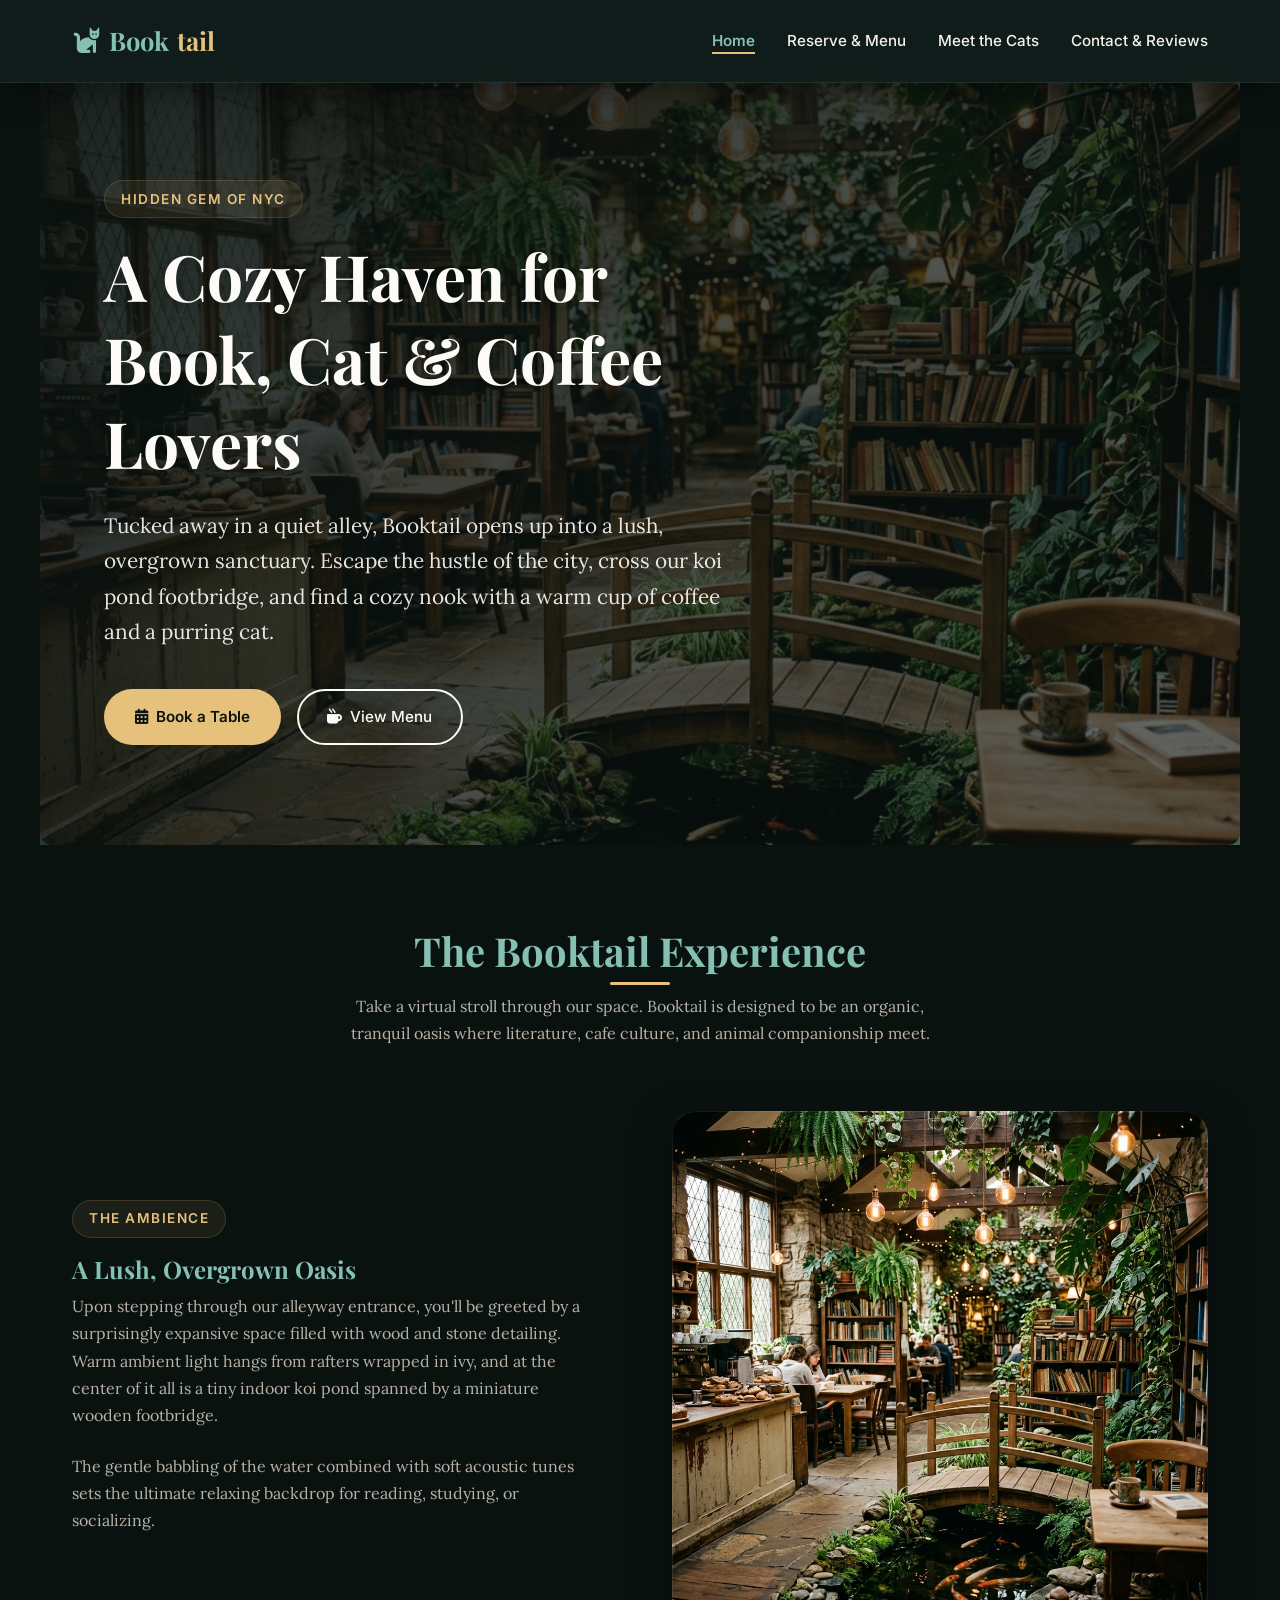
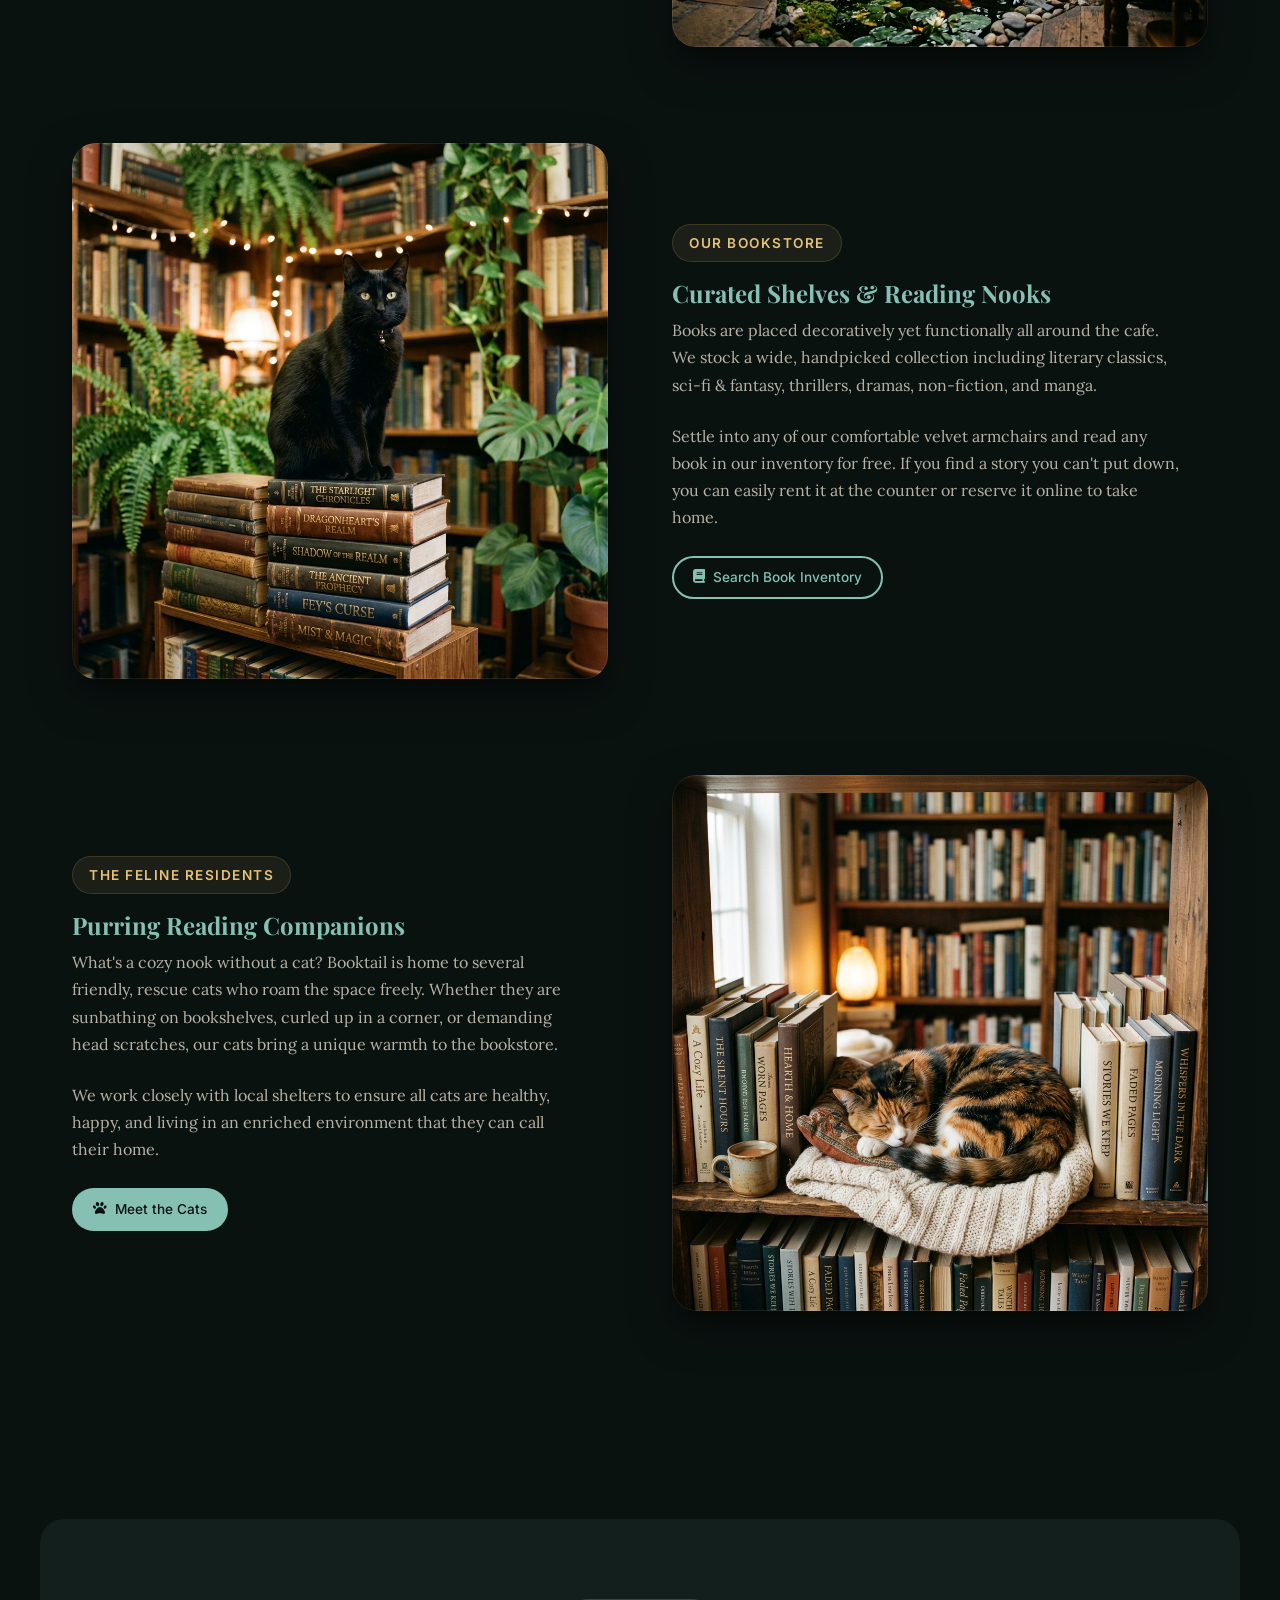
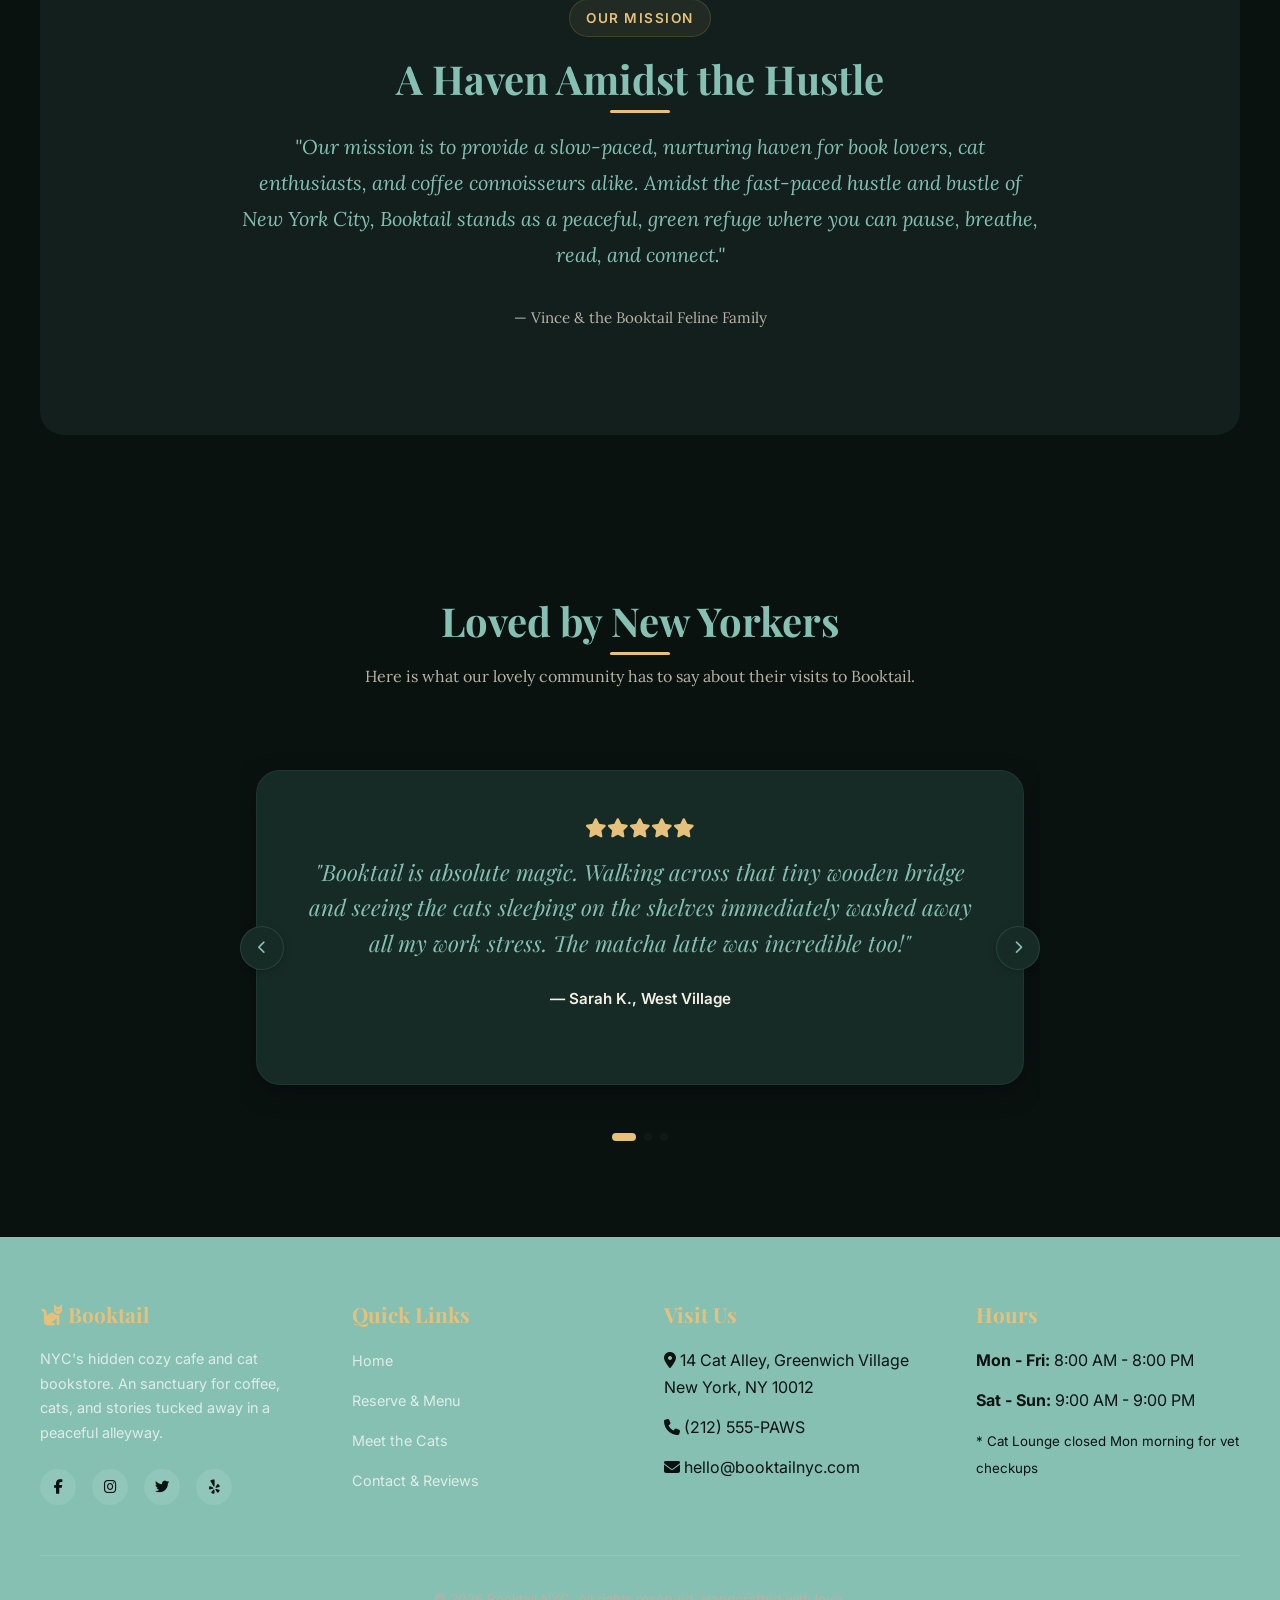
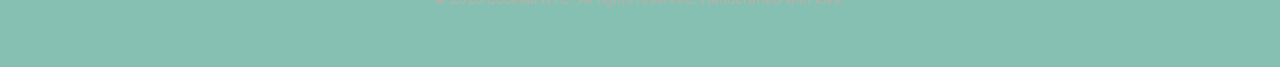
==== index.html @ 36ae8b11 "fix: resolve broken image extensions (.jpg to .png) on the home page" ====
<!DOCTYPE html>
<html lang="en">
<head>
  <meta charset="UTF-8">
  <meta name="viewport" content="width=device-width, initial-scale=1.0">
  <title>Booktail | Cafe, Bookstore & Cat Lounge in NYC</title>
  <meta name="description" content="Discover Booktail in NYC: A lush, overgrown cafe and bookstore featuring resident cats, cozy reading nooks, a koi pond, specialty drinks, and curated books.">
  <link rel="stylesheet" href="styles.css">
  <!-- FontAwesome Icons for UI -->
  <link rel="stylesheet" href="https://cdnjs.cloudflare.com/ajax/libs/font-awesome/6.4.0/css/all.min.css">
</head>
<body>

  <!-- Navigation Header -->
  <header id="main-header">
    <nav class="navbar" id="main-navbar">
      <a href="index.html" class="logo" id="nav-logo">
        <i class="fa-solid fa-cat"></i> Book<span>tail</span>
      </a>
      <button class="menu-toggle" id="mobile-menu-toggle" aria-label="Toggle Navigation Menu">
        <i class="fa-solid fa-bars"></i>
      </button>
      <ul class="nav-links" id="nav-links-menu">
        <li><a href="index.html" class="active" id="link-home">Home</a></li>
        <li><a href="reserve.html" id="link-reserve">Reserve & Menu</a></li>
        <li><a href="about.html" id="link-about">Meet the Cats</a></li>
        <li><a href="contact.html" id="link-contact">Contact & Reviews</a></li>
      </ul>
    </nav>
  </header>

  <main id="home-main">
    
    <!-- Hero Banner Section -->
    <section class="hero" id="home-hero">
      <img src="images/cafe_hero.png" alt="Booktail cafe and bookstore lush overgrown interior" class="hero-img" id="hero-bg-img">
      <div class="hero-content" id="hero-content-wrapper">
        <span class="highlight-badge">Hidden Gem of NYC</span>
        <h1>A Cozy Haven for Book, Cat & Coffee Lovers</h1>
        <p>Tucked away in a quiet alley, Booktail opens up into a lush, overgrown sanctuary. Escape the hustle of the city, cross our koi pond footbridge, and find a cozy nook with a warm cup of coffee and a purring cat.</p>
        <div class="hero-buttons" id="hero-actions">
          <a href="reserve.html" class="btn btn-gold" id="hero-btn-reserve"><i class="fa-solid fa-calendar-days"></i> Book a Table</a>
          <a href="reserve.html#menu" class="btn btn-secondary" id="hero-btn-menu" style="color: #FDFBF7; border-color: #FDFBF7;"><i class="fa-solid fa-mug-hot"></i> View Menu</a>
        </div>
      </div>
    </section>

    <!-- The Vibe / Experience Grid -->
    <section class="vibe-showcase" id="vibe-showcase-section">
      <h2 class="center-header" id="vibe-heading">The Booktail Experience</h2>
      <p style="text-align: center; max-width: 600px; margin: 1rem auto 4rem;" id="vibe-subheading">
        Take a virtual stroll through our space. Booktail is designed to be an organic, tranquil oasis where literature, cafe culture, and animal companionship meet.
      </p>

      <!-- Panel 1: Koi Pond & Ambient space -->
      <div class="vibe-grid" id="vibe-panel-pond">
        <div class="vibe-text">
          <span class="highlight-badge">The Ambience</span>
          <h3>A Lush, Overgrown Oasis</h3>
          <p>Upon stepping through our alleyway entrance, you'll be greeted by a surprisingly expansive space filled with wood and stone detailing. Warm ambient light hangs from rafters wrapped in ivy, and at the center of it all is a tiny indoor koi pond spanned by a miniature wooden footbridge.</p>
          <p>The gentle babbling of the water combined with soft acoustic tunes sets the ultimate relaxing backdrop for reading, studying, or socializing.</p>
        </div>
        <div class="vibe-img-container">
          <img src="images/cafe_hero.png" alt="A tiny indoor koi pond with a wooden footbridge inside a lush cafe and bookstore">
        </div>
      </div>

      <!-- Panel 2: Curated Books & Nooks -->
      <div class="vibe-grid reverse" id="vibe-panel-books">
        <div class="vibe-text">
          <span class="highlight-badge">Our Bookstore</span>
          <h3>Curated Shelves & Reading Nooks</h3>
          <p>Books are placed decoratively yet functionally all around the cafe. We stock a wide, handpicked collection including literary classics, sci-fi & fantasy, thrillers, dramas, non-fiction, and manga.</p>
          <p>Settle into any of our comfortable velvet armchairs and read any book in our inventory for free. If you find a story you can't put down, you can easily rent it at the counter or reserve it online to take home.</p>
          <a href="reserve.html#inventory" class="btn btn-secondary btn-sm" id="btn-browse-inventory"><i class="fa-solid fa-book"></i> Search Book Inventory</a>
        </div>
        <div class="vibe-img-container">
          <img src="images/cat2.png" alt="Resident black cat sitting on top of books in a bookstore nook">
        </div>
      </div>

      <!-- Panel 3: Resident Cats -->
      <div class="vibe-grid" id="vibe-panel-cats">
        <div class="vibe-text">
          <span class="highlight-badge">The Feline Residents</span>
          <h3>Purring Reading Companions</h3>
          <p>What's a cozy nook without a cat? Booktail is home to several friendly, rescue cats who roam the space freely. Whether they are sunbathing on bookshelves, curled up in a corner, or demanding head scratches, our cats bring a unique warmth to the bookstore.</p>
          <p>We work closely with local shelters to ensure all cats are healthy, happy, and living in an enriched environment that they can call their home.</p>
          <a href="about.html#cats" class="btn btn-primary btn-sm" id="btn-meet-cats-home"><i class="fa-solid fa-paw"></i> Meet the Cats</a>
        </div>
        <div class="vibe-img-container">
          <img src="images/cat3.png" alt="A beautiful calico cat snoozing in a wooden bookshelf nook">
        </div>
      </div>
    </section>

    <!-- Mission Statement Section -->
    <section class="mission" id="mission-section" style="background-color: var(--bg-secondary); border-radius: var(--border-radius-lg); margin-top: 2rem; margin-bottom: 5rem; text-align: center; padding: 5rem 3rem;">
      <div style="max-width: 800px; margin: 0 auto;">
        <span class="highlight-badge">Our Mission</span>
        <h2 class="center-header" style="margin-bottom: 1.5rem;" id="mission-heading">A Haven Amidst the Hustle</h2>
        <p style="font-size: 1.25rem; font-style: italic; line-height: 1.8; color: var(--color-primary);" id="mission-quote">
          "Our mission is to provide a slow-paced, nurturing haven for book lovers, cat enthusiasts, and coffee connoisseurs alike. Amidst the fast-paced hustle and bustle of New York City, Booktail stands as a peaceful, green refuge where you can pause, breathe, read, and connect."
        </p>
        <p style="margin-top: 2rem; font-size: 0.95rem; color: var(--color-text-light);" id="mission-authors">
          — Vince & the Booktail Feline Family
        </p>
      </div>
    </section>

    <!-- Star Reviews Carousel Section -->
    <section class="reviews-carousel-section" id="home-reviews-section">
      <h2 class="center-header" id="home-reviews-heading">Loved by New Yorkers</h2>
      <p style="text-align: center; max-width: 600px; margin: 1rem auto 3rem;" id="home-reviews-subheading">
        Here is what our lovely community has to say about their visits to Booktail.
      </p>

      <div class="home-reviews-carousel" id="home-reviews-carousel">
        <button class="carousel-nav-btn prev" id="carousel-prev" aria-label="Previous Review"><i class="fa-solid fa-chevron-left"></i></button>
        
        <div class="carousel-track" id="carousel-track">
          <!-- Slide 1 -->
          <div class="carousel-slide">
            <div class="carousel-card">
              <div class="carousel-stars">
                <i class="fa-solid fa-star"></i>
                <i class="fa-solid fa-star"></i>
                <i class="fa-solid fa-star"></i>
                <i class="fa-solid fa-star"></i>
                <i class="fa-solid fa-star"></i>
              </div>
              <p class="carousel-quote">"Booktail is absolute magic. Walking across that tiny wooden bridge and seeing the cats sleeping on the shelves immediately washed away all my work stress. The matcha latte was incredible too!"</p>
              <p class="carousel-author">— Sarah K., West Village</p>
            </div>
          </div>
          <!-- Slide 2 -->
          <div class="carousel-slide">
            <div class="carousel-card">
              <div class="carousel-stars">
                <i class="fa-solid fa-star"></i>
                <i class="fa-solid fa-star"></i>
                <i class="fa-solid fa-star"></i>
                <i class="fa-solid fa-star"></i>
                <i class="fa-solid fa-star"></i>
              </div>
              <p class="carousel-quote">"The perfect combo. I sat in a cozy nook for 3 hours reading fantasy and had a fluffy orange cat fall asleep on my lap. Truly the best afternoon in NYC. Recommending this to everyone."</p>
              <p class="carousel-author">— Marcus L., Brooklyn</p>
            </div>
          </div>
          <!-- Slide 3 -->
          <div class="carousel-slide">
            <div class="carousel-card">
              <div class="carousel-stars">
                <i class="fa-solid fa-star"></i>
                <i class="fa-solid fa-star"></i>
                <i class="fa-solid fa-star"></i>
                <i class="fa-solid fa-star"></i>
                <i class="fa-solid fa-star"></i>
              </div>
              <p class="carousel-quote">"I love that they have manga and sci-fi books alongside the classics. The environment is so peaceful and clean, which is amazing considering there are resident cats. Highly recommended!"</p>
              <p class="carousel-author">— Yuki T., Queens</p>
            </div>
          </div>
        </div>

        <button class="carousel-nav-btn next" id="carousel-next" aria-label="Next Review"><i class="fa-solid fa-chevron-right"></i></button>

        <div class="carousel-indicators" id="carousel-indicators">
          <span class="carousel-indicator active" data-slide="0"></span>
          <span class="carousel-indicator" data-slide="1"></span>
          <span class="carousel-indicator" data-slide="2"></span>
        </div>
      </div>
    </section>

  </main>

  <!-- Footer -->
  <footer id="main-footer">
    <div class="footer-content" id="footer-sections">
      <div class="footer-section" id="footer-about">
        <h3><i class="fa-solid fa-cat"></i> Booktail</h3>
        <p>NYC's hidden cozy cafe and cat bookstore. An sanctuary for coffee, cats, and stories tucked away in a peaceful alleyway.</p>
        <div class="social-links" id="footer-socials">
          <a href="#" aria-label="Facebook"><i class="fa-brands fa-facebook-f"></i></a>
          <a href="#" aria-label="Instagram"><i class="fa-brands fa-instagram"></i></a>
          <a href="#" aria-label="Twitter"><i class="fa-brands fa-twitter"></i></a>
          <a href="#" aria-label="Yelp"><i class="fa-brands fa-yelp"></i></a>
        </div>
      </div>
      <div class="footer-section" id="footer-links">
        <h3>Quick Links</h3>
        <ul>
          <li><a href="index.html">Home</a></li>
          <li><a href="reserve.html">Reserve & Menu</a></li>
          <li><a href="about.html">Meet the Cats</a></li>
          <li><a href="contact.html">Contact & Reviews</a></li>
        </ul>
      </div>
      <div class="footer-section" id="footer-contact">
        <h3>Visit Us</h3>
        <ul>
          <li><i class="fa-solid fa-location-dot"></i> 14 Cat Alley, Greenwich Village<br>New York, NY 10012</li>
          <li><i class="fa-solid fa-phone"></i> (212) 555-PAWS</li>
          <li><i class="fa-solid fa-envelope"></i> hello@booktailnyc.com</li>
        </ul>
      </div>
      <div class="footer-section" id="footer-hours">
        <h3>Hours</h3>
        <ul>
          <li><strong>Mon - Fri:</strong> 8:00 AM - 8:00 PM</li>
          <li><strong>Sat - Sun:</strong> 9:00 AM - 9:00 PM</li>
          <li><small>* Cat Lounge closed Mon morning for vet checkups</small></li>
        </ul>
      </div>
    </div>
    <div class="footer-bottom" id="footer-copyright">
      <p>&copy; 2026 Booktail NYC. All rights reserved. Handcrafted with love.</p>
    </div>
  </footer>

  <script src="app.js"></script>
</body>
</html>
---- styles.css ----
/* Booktail Cafe & Bookstore - Lush Cozy Sanctuary Design System */

/* 1. Imports & CSS Custom Properties */
@import url('https://fonts.googleapis.com/css2?family=Inter:wght@300;400;500;600&family=Lora:ital,wght@0,400;0,500;1,400&family=Playfair+Display:ital,wght@0,400;0,600;0,700;1,400&display=swap');

:root {
  /* Color Palette */
  --bg-primary: #0A1210;         /* Extremely dark forest green */
  --bg-secondary: #121F1C;       /* Dark charcoal forest green */
  --bg-card: #172B26;            /* Rich dark greenhouse green for cards */
  --color-primary: #85C0B3;      /* Glowing soft sage/mint green for headers */
  --color-secondary: #5EA394;    /* Mid-tone bright moss green */
  --accent-gold: #E5C17B;        /* Glowing warm gold */
  --accent-gold-hover: #F0D59E;  /* Lighter gold hover */
  --color-stone: #2F3E3B;        /* Dark Stone Gray */
  --color-text: #F4F0E6;         /* Warm Paper / Ivory text */
  --color-text-light: #B8B2A6;   /* Warm Muted Sand text */
  --color-text-dark: #0A1210;    /* Contrast text for light buttons */
  --color-white: #FFFFFF;
  --color-accent-soft: rgba(229, 193, 123, 0.08);
  --color-danger: #E25C59;
  --color-success: #52B76E;

  /* Fonts */
  --font-heading: 'Playfair Display', Georgia, serif;
  --font-body: 'Lora', Cambria, serif;
  --font-ui: 'Inter', system-ui, -apple-system, sans-serif;

  /* Shadows & Glassmorphism */
  --glass-bg: rgba(18, 31, 28, 0.85);
  --glass-border: rgba(255, 255, 255, 0.08);
  --glass-shadow: 0 8px 32px 0 rgba(0, 0, 0, 0.4);
  --shadow-sm: 0 2px 8px rgba(0, 0, 0, 0.2);
  --shadow-md: 0 8px 24px rgba(0, 0, 0, 0.35);
  --shadow-lg: 0 16px 40px rgba(0, 0, 0, 0.5);

  /* Layout */
  --max-width: 1200px;
  --border-radius-sm: 6px;
  --border-radius-md: 12px;
  --border-radius-lg: 24px;
  --transition-smooth: all 0.35s cubic-bezier(0.4, 0, 0.2, 1);
}

/* 2. Reset */
*, *::before, *::after {
  box-sizing: border-box;
  margin: 0;
  padding: 0;
}

html {
  scroll-behavior: smooth;
  font-size: 16px;
}

body {
  background-color: var(--bg-primary);
  color: var(--color-text);
  font-family: var(--font-body);
  line-height: 1.7;
  -webkit-font-smoothing: antialiased;
  overflow-x: hidden;
}

/* 3. Typography & Base Elements */
h1, h2, h3, h4, h5, h6 {
  font-family: var(--font-heading);
  color: var(--color-primary);
  font-weight: 700;
  line-height: 1.3;
}

h1 {
  font-size: clamp(2.5rem, 5vw, 4rem);
}

h2 {
  font-size: clamp(1.8rem, 4vw, 2.5rem);
  margin-bottom: 1rem;
  position: relative;
  display: inline-block;
}

h2::after {
  content: '';
  position: absolute;
  bottom: -8px;
  left: 0;
  width: 60px;
  height: 3px;
  background-color: var(--accent-gold);
  border-radius: 2px;
}

/* Center aligned header variant */
h2.center-header {
  display: block;
  text-align: center;
}
h2.center-header::after {
  left: 50%;
  transform: translateX(-50%);
}

h3 {
  font-size: 1.5rem;
  margin-bottom: 0.5rem;
}

p {
  margin-bottom: 1.5rem;
  color: var(--color-text-light);
}

a {
  color: var(--color-secondary);
  text-decoration: none;
  transition: var(--transition-smooth);
}

a:hover {
  color: var(--accent-gold);
}

img {
  max-width: 100%;
  height: auto;
  display: block;
  border-radius: var(--border-radius-md);
}

/* Buttons */
.btn {
  display: inline-flex;
  align-items: center;
  justify-content: center;
  padding: 0.8rem 1.8rem;
  font-family: var(--font-ui);
  font-weight: 500;
  font-size: 0.95rem;
  border-radius: 50px;
  cursor: pointer;
  transition: var(--transition-smooth);
  border: 2px solid transparent;
  outline: none;
  gap: 0.5rem;
}

.btn-primary {
  background-color: var(--color-primary);
  color: var(--color-text-dark);
}

.btn-primary:hover {
  background-color: var(--color-secondary);
  transform: translateY(-2px);
  box-shadow: 0 4px 15px rgba(94, 163, 148, 0.25);
  color: var(--color-text-dark);
}

.btn-secondary {
  background-color: transparent;
  color: var(--color-primary);
  border-color: var(--color-primary);
}

.btn-secondary:hover {
  background-color: var(--color-primary);
  color: var(--color-text-dark);
  transform: translateY(-2px);
}

.btn-gold {
  background-color: var(--accent-gold);
  color: var(--color-text-dark);
  font-weight: 600;
}

.btn-gold:hover {
  background-color: var(--accent-gold-hover);
  color: var(--color-text-dark);
  transform: translateY(-2px);
  box-shadow: 0 4px 15px rgba(229, 193, 123, 0.25);
}

.btn-sm {
  padding: 0.5rem 1.2rem;
  font-size: 0.85rem;
}

/* 4. Layout & Containers */
header {
  position: fixed;
  top: 0;
  left: 0;
  width: 100%;
  z-index: 1000;
  background: var(--glass-bg);
  backdrop-filter: blur(12px);
  -webkit-backdrop-filter: blur(12px);
  border-bottom: 1px solid var(--glass-border);
  box-shadow: var(--glass-shadow);
  transition: var(--transition-smooth);
}

.navbar {
  max-width: var(--max-width);
  margin: 0 auto;
  padding: 1.2rem 2rem;
  display: flex;
  justify-content: space-between;
  align-items: center;
}

.logo {
  font-family: var(--font-heading);
  font-size: 1.6rem;
  font-weight: 700;
  color: var(--color-primary);
  display: flex;
  align-items: center;
  gap: 0.5rem;
}

.logo span {
  color: var(--accent-gold);
}

.nav-links {
  display: flex;
  list-style: none;
  gap: 2rem;
  align-items: center;
}

.nav-links a {
  font-family: var(--font-ui);
  font-weight: 500;
  font-size: 0.95rem;
  color: var(--color-text);
  position: relative;
  padding: 0.25rem 0;
}

.nav-links a::after {
  content: '';
  position: absolute;
  bottom: 0;
  left: 0;
  width: 0;
  height: 2px;
  background-color: var(--accent-gold);
  transition: var(--transition-smooth);
}

.nav-links a:hover::after,
.nav-links a.active::after {
  width: 100%;
}

.nav-links a.active {
  color: var(--color-primary);
  font-weight: 600;
}

.menu-toggle {
  display: none;
  background: none;
  border: none;
  font-size: 1.5rem;
  color: var(--color-primary);
  cursor: pointer;
}

/* Main Workspace */
main {
  margin-top: 80px; /* offset for fixed navbar */
  min-height: calc(100vh - 80px - 300px);
}

section {
  max-width: var(--max-width);
  margin: 0 auto;
  padding: 5rem 2rem;
}

.container {
  width: 100%;
}

/* Footer */
footer {
  background-color: var(--color-primary);
  color: var(--bg-primary);
  padding: 4rem 2rem 2rem;
  font-family: var(--font-ui);
}

.footer-content {
  max-width: var(--max-width);
  margin: 0 auto;
  display: grid;
  grid-template-columns: repeat(auto-fit, minmax(250px, 1fr));
  gap: 3rem;
  margin-bottom: 3rem;
}

.footer-section h3 {
  color: var(--accent-gold);
  font-family: var(--font-heading);
  font-size: 1.3rem;
  margin-bottom: 1.2rem;
}

.footer-section p, .footer-section a {
  color: rgba(253, 251, 247, 0.75);
  font-size: 0.9rem;
}

.footer-section a:hover {
  color: var(--accent-gold);
}

.footer-section ul {
  list-style: none;
}

.footer-section ul li {
  margin-bottom: 0.8rem;
}

.social-links {
  display: flex;
  gap: 1rem;
  margin-top: 1rem;
}

.social-links a {
  display: inline-flex;
  align-items: center;
  justify-content: center;
  width: 36px;
  height: 36px;
  border-radius: 50%;
  background-color: rgba(255, 255, 255, 0.1);
  color: var(--bg-primary);
  transition: var(--transition-smooth);
}

.social-links a:hover {
  background-color: var(--accent-gold);
  color: var(--color-primary);
  transform: translateY(-3px);
}

.footer-bottom {
  max-width: var(--max-width);
  margin: 0 auto;
  padding-top: 2rem;
  border-top: 1px solid rgba(253, 251, 247, 0.1);
  text-align: center;
  font-size: 0.85rem;
  color: rgba(253, 251, 247, 0.5);
}

/* 5. Home Page Specifics */
.hero {
  position: relative;
  height: 85vh;
  min-height: 550px;
  display: flex;
  align-items: center;
  color: var(--color-white);
  padding: 0;
  overflow: hidden;
  background-color: var(--color-primary);
}

.hero::before {
  content: '';
  position: absolute;
  top: 0;
  left: 0;
  width: 100%;
  height: 100%;
  background: linear-gradient(135deg, rgba(10, 18, 16, 0.93) 0%, rgba(10, 18, 16, 0.55) 100%);
  z-index: 2;
}

.hero-img {
  position: absolute;
  top: 0;
  left: 0;
  width: 100%;
  height: 100%;
  object-fit: cover;
  z-index: 1;
}

.hero-content {
  position: relative;
  z-index: 3;
  max-width: 800px;
  padding: 2rem 4rem;
}

.hero-content h1 {
  color: #FDFBF7;
  margin-bottom: 1.5rem;
  text-shadow: 0 2px 10px rgba(0, 0, 0, 0.3);
}

.hero-content p {
  color: rgba(253, 251, 247, 0.9);
  font-size: clamp(1.1rem, 2vw, 1.3rem);
  margin-bottom: 2.5rem;
  max-width: 650px;
}

.hero-buttons {
  display: flex;
  gap: 1rem;
  flex-wrap: wrap;
}

/* Feature Panels / Vibe Showcase */
.vibe-grid {
  display: grid;
  grid-template-columns: 1fr 1fr;
  gap: 4rem;
  align-items: center;
  margin-bottom: 6rem;
}

.vibe-grid.reverse {
  direction: rtl;
}

.vibe-grid.reverse .vibe-text {
  direction: ltr;
}

.vibe-text {
  padding-right: 1.5rem;
}

.vibe-img-container {
  position: relative;
  border-radius: var(--border-radius-lg);
  overflow: hidden;
  box-shadow: var(--shadow-lg);
}

.vibe-img-container::after {
  content: '';
  position: absolute;
  top: 0;
  left: 0;
  width: 100%;
  height: 100%;
  border: 1px solid var(--glass-border);
  pointer-events: none;
  border-radius: var(--border-radius-lg);
}

.highlight-badge {
  display: inline-block;
  background-color: var(--color-accent-soft);
  color: var(--accent-gold);
  font-family: var(--font-ui);
  font-weight: 600;
  font-size: 0.85rem;
  text-transform: uppercase;
  letter-spacing: 1.5px;
  padding: 0.4rem 1rem;
  border-radius: 50px;
  margin-bottom: 1rem;
  border: 1px solid rgba(197, 160, 89, 0.2);
}

/* 6. Reserve, Menu & Books Page */
.reserve-layout {
  display: grid;
  grid-template-columns: 1fr 1fr;
  gap: 4rem;
  align-items: start;
}

.reserve-card {
  background: var(--bg-card);
  border: 1px solid rgba(94, 163, 148, 0.15);
  border-radius: var(--border-radius-lg);
  padding: 3rem;
  box-shadow: var(--shadow-md);
}

/* Form Styles */
.form-group {
  margin-bottom: 1.5rem;
}

.form-group label {
  display: block;
  font-family: var(--font-ui);
  font-weight: 500;
  font-size: 0.9rem;
  color: var(--color-primary);
  margin-bottom: 0.5rem;
}

.form-control {
  width: 100%;
  padding: 0.85rem 1.2rem;
  font-family: var(--font-ui);
  font-size: 0.95rem;
  color: var(--color-text);
  background-color: var(--bg-primary);
  border: 1px solid rgba(94, 163, 148, 0.25);
  border-radius: var(--border-radius-sm);
  transition: var(--transition-smooth);
  outline: none;
}

.form-control:focus {
  border-color: var(--accent-gold);
  box-shadow: 0 0 0 3px rgba(197, 160, 89, 0.15);
}

textarea.form-control {
  resize: vertical;
  min-height: 120px;
}

.checkbox-group {
  display: flex;
  align-items: center;
  gap: 0.5rem;
}

.checkbox-group input {
  width: 18px;
  height: 18px;
  accent-color: var(--color-secondary);
}

/* Menu Section */
.menu-section {
  margin-top: 5rem;
}

.menu-tabs {
  display: flex;
  justify-content: center;
  list-style: none;
  gap: 1rem;
  margin-bottom: 3rem;
}

.menu-tab-btn {
  padding: 0.7rem 2rem;
  font-family: var(--font-ui);
  font-weight: 500;
  background-color: var(--bg-secondary);
  border: 1px solid rgba(30, 53, 47, 0.05);
  color: var(--color-text-light);
  border-radius: 50px;
  cursor: pointer;
  transition: var(--transition-smooth);
}

.menu-tab-btn:hover,
.menu-tab-btn.active {
  background-color: var(--color-primary);
  color: var(--bg-primary);
}

.menu-container {
  display: grid;
  grid-template-columns: 2fr 1fr;
  gap: 3rem;
  align-items: start;
}

.menu-grid {
  display: grid;
  grid-template-columns: 1fr 1fr;
  gap: 2rem;
}

.menu-panel {
  display: none;
}

.menu-panel.active {
  display: grid;
}

.menu-item {
  background-color: var(--bg-card);
  border-radius: var(--border-radius-md);
  padding: 1.5rem;
  box-shadow: var(--shadow-sm);
  border: 1px solid rgba(94, 163, 148, 0.1);
  display: flex;
  flex-direction: column;
  justify-content: space-between;
  transition: var(--transition-smooth);
}

.menu-item:hover {
  transform: translateY(-3px);
  box-shadow: var(--shadow-md);
}

.menu-item-header {
  display: flex;
  justify-content: space-between;
  align-items: flex-start;
  margin-bottom: 0.5rem;
}

.menu-item-title {
  font-family: var(--font-heading);
  font-size: 1.15rem;
  font-weight: 600;
  color: var(--color-primary);
}

.menu-item-price {
  font-family: var(--font-ui);
  font-weight: 600;
  color: var(--accent-gold);
}

.menu-item-desc {
  font-size: 0.85rem;
  color: var(--color-text-light);
  margin-bottom: 1rem;
}

/* Pre-order Cart sidebar */
.cart-card {
  background: var(--bg-card);
  border: 1px solid rgba(94, 163, 148, 0.15);
  border-radius: var(--border-radius-lg);
  padding: 2rem;
  box-shadow: var(--shadow-md);
  position: sticky;
  top: 100px;
}

.cart-title {
  font-family: var(--font-heading);
  font-size: 1.4rem;
  color: var(--color-primary);
  margin-bottom: 1.5rem;
  border-bottom: 1px solid rgba(30, 53, 47, 0.1);
  padding-bottom: 0.8rem;
  display: flex;
  justify-content: space-between;
  align-items: center;
}

.cart-items {
  list-style: none;
  max-height: 250px;
  overflow-y: auto;
  margin-bottom: 1.5rem;
  padding-right: 0.5rem;
}

.cart-item {
  display: flex;
  justify-content: space-between;
  align-items: center;
  font-family: var(--font-ui);
  font-size: 0.9rem;
  margin-bottom: 1rem;
  border-bottom: 1px dashed rgba(30, 53, 47, 0.08);
  padding-bottom: 0.5rem;
}

.cart-item-info {
  flex-grow: 1;
}

.cart-item-name {
  font-weight: 500;
  color: var(--color-text);
}

.cart-item-qty {
  font-size: 0.8rem;
  color: var(--color-text-light);
}

.cart-item-price {
  font-weight: 600;
  margin-left: 1rem;
}

.cart-remove-btn {
  background: none;
  border: none;
  color: var(--color-danger);
  cursor: pointer;
  margin-left: 0.8rem;
  font-size: 1.1rem;
  transition: var(--transition-smooth);
}

.cart-remove-btn:hover {
  transform: scale(1.2);
}

.cart-empty-msg {
  color: var(--color-text-light);
  font-style: italic;
  text-align: center;
  padding: 2rem 0;
  font-size: 0.9rem;
}

.cart-total-section {
  border-top: 1px solid rgba(30, 53, 47, 0.1);
  padding-top: 1rem;
  margin-bottom: 1.5rem;
}

.cart-total-row {
  display: flex;
  justify-content: space-between;
  font-family: var(--font-ui);
  font-weight: 600;
  font-size: 1.1rem;
  color: var(--color-primary);
}

/* Book Inventory Section */
.books-section {
  margin-top: 5rem;
  border-top: 1px solid rgba(30, 53, 47, 0.1);
  padding-top: 5rem;
}

.search-bar-container {
  display: flex;
  gap: 1rem;
  max-width: 600px;
  margin: 0 auto 3rem;
}

.search-bar {
  flex-grow: 1;
}

.books-grid {
  display: grid;
  grid-template-columns: repeat(auto-fill, minmax(280px, 1fr));
  gap: 2rem;
}

.book-card {
  background-color: var(--bg-card);
  border-radius: var(--border-radius-md);
  padding: 1.8rem;
  box-shadow: var(--shadow-sm);
  border: 1px solid rgba(94, 163, 148, 0.1);
  display: flex;
  flex-direction: column;
  justify-content: space-between;
  transition: var(--transition-smooth);
  position: relative;
  overflow: hidden;
}

.book-card::before {
  content: '';
  position: absolute;
  top: 0;
  left: 0;
  width: 5px;
  height: 100%;
  background-color: var(--color-secondary);
}

.book-card.fantasy::before { background-color: #7B1FA2; }
.book-card.classic::before { background-color: #388E3C; }
.book-card.thriller::before { background-color: #D32F2F; }
.book-card.nonfiction::before { background-color: #F57C00; }
.book-card.manga::before { background-color: #0288D1; }

.book-card:hover {
  transform: translateY(-4px);
  box-shadow: var(--shadow-md);
}

.book-genre {
  font-family: var(--font-ui);
  font-size: 0.75rem;
  font-weight: 600;
  text-transform: uppercase;
  color: var(--color-text-light);
  margin-bottom: 0.5rem;
  letter-spacing: 1px;
}

.book-title {
  font-family: var(--font-heading);
  font-size: 1.25rem;
  color: var(--color-primary);
  margin-bottom: 0.25rem;
  font-weight: 600;
  line-height: 1.4;
}

.book-author {
  font-size: 0.9rem;
  font-style: italic;
  color: var(--color-text-light);
  margin-bottom: 1rem;
}

.book-details {
  font-family: var(--font-ui);
  font-size: 0.85rem;
  margin-bottom: 1.5rem;
}

.book-detail-row {
  display: flex;
  justify-content: space-between;
  margin-bottom: 0.4rem;
}

.book-status {
  display: inline-flex;
  align-items: center;
  gap: 0.3rem;
  padding: 0.2rem 0.6rem;
  border-radius: 4px;
  font-size: 0.75rem;
  font-weight: 600;
  font-family: var(--font-ui);
}

.book-status.available {
  background-color: rgba(46, 125, 50, 0.1);
  color: var(--color-success);
}

.book-status.rented {
  background-color: rgba(217, 83, 79, 0.1);
  color: var(--color-danger);
}

/* Modal overlay */
.modal-overlay {
  position: fixed;
  top: 0;
  left: 0;
  width: 100%;
  height: 100%;
  background-color: rgba(30, 53, 47, 0.6);
  z-index: 2000;
  display: flex;
  align-items: center;
  justify-content: center;
  opacity: 0;
  pointer-events: none;
  transition: var(--transition-smooth);
  backdrop-filter: blur(4px);
}

.modal-overlay.active {
  opacity: 1;
  pointer-events: auto;
}

.modal-box {
  background-color: var(--bg-card);
  border-radius: var(--border-radius-lg);
  padding: 3rem;
  max-width: 500px;
  width: 90%;
  text-align: center;
  box-shadow: var(--shadow-lg);
  transform: translateY(-30px);
  transition: var(--transition-smooth);
  border: 1px solid var(--glass-border);
}

.modal-overlay.active .modal-box {
  transform: translateY(0);
}

.modal-icon {
  font-size: 3rem;
  color: var(--accent-gold);
  margin-bottom: 1.5rem;
}

.modal-box h3 {
  margin-bottom: 1rem;
}

.modal-box p {
  font-size: 0.95rem;
  margin-bottom: 2rem;
}

/* 7. About Us & Meet the Cats Page */
.about-intro-grid {
  display: grid;
  grid-template-columns: 1.2fr 1fr;
  gap: 4rem;
  align-items: center;
  margin-bottom: 6rem;
}

.cats-grid {
  display: grid;
  grid-template-columns: repeat(auto-fit, minmax(280px, 1fr));
  gap: 3rem;
  margin-top: 3rem;
}

.cat-card {
  background-color: var(--bg-card);
  border-radius: var(--border-radius-lg);
  overflow: hidden;
  box-shadow: var(--shadow-sm);
  border: 1px solid rgba(94, 163, 148, 0.1);
  transition: var(--transition-smooth);
  display: flex;
  flex-direction: column;
}

.cat-card:hover {
  transform: translateY(-6px);
  box-shadow: var(--shadow-lg);
}

.cat-img-box {
  height: 250px;
  overflow: hidden;
  position: relative;
}

.cat-img-box img {
  width: 100%;
  height: 100%;
  object-fit: cover;
  border-radius: 0;
  transition: var(--transition-smooth);
}

.cat-card:hover .cat-img-box img {
  transform: scale(1.05);
}

.cat-info {
  padding: 2rem;
  display: flex;
  flex-direction: column;
  flex-grow: 1;
}

.cat-name {
  font-family: var(--font-heading);
  font-size: 1.5rem;
  color: var(--color-primary);
  margin-bottom: 0.2rem;
}

.cat-breed {
  font-family: var(--font-ui);
  font-size: 0.8rem;
  font-weight: 500;
  text-transform: uppercase;
  color: var(--accent-gold);
  letter-spacing: 1px;
  margin-bottom: 1rem;
}

.cat-bio {
  font-size: 0.9rem;
  color: var(--color-text-light);
  margin-bottom: 1.5rem;
  flex-grow: 1;
}

.cat-metadata {
  border-top: 1px dashed rgba(30, 53, 47, 0.1);
  padding-top: 1rem;
  display: flex;
  flex-direction: column;
  gap: 0.5rem;
}

.cat-meta-row {
  display: flex;
  justify-content: space-between;
  font-size: 0.8rem;
  font-family: var(--font-ui);
}

.cat-meta-label {
  color: var(--color-text-light);
  font-weight: 500;
}

.cat-meta-val {
  color: var(--color-primary);
  font-weight: 600;
}

/* 8. Contact & Reviews Page */
.contact-layout {
  display: grid;
  grid-template-columns: 1fr 1fr;
  gap: 4rem;
  align-items: start;
}

.contact-card {
  background-color: var(--bg-card);
  border: 1px solid rgba(94, 163, 148, 0.15);
  border-radius: var(--border-radius-lg);
  padding: 3rem;
  box-shadow: var(--shadow-md);
}

.contact-info-list {
  list-style: none;
  margin: 2rem 0;
}

.contact-info-item {
  display: flex;
  align-items: flex-start;
  gap: 1rem;
  margin-bottom: 1.5rem;
  font-family: var(--font-ui);
}

.contact-info-icon {
  color: var(--accent-gold);
  font-size: 1.3rem;
  margin-top: 0.2rem;
}

.contact-info-title {
  font-weight: 600;
  color: var(--color-primary);
}

/* Star Rating Input */
.star-rating-container {
  display: flex;
  gap: 0.4rem;
  font-size: 1.8rem;
  margin-bottom: 0.5rem;
}

.star-rating-btn {
  color: #E2E8F0; /* Slate Gray */
  cursor: pointer;
  transition: var(--transition-smooth);
}

.star-rating-btn:hover,
.star-rating-btn.active {
  color: var(--accent-gold);
}

/* Reviews Feed */
.reviews-section-wrapper {
  margin-top: 5rem;
  border-top: 1px solid rgba(30, 53, 47, 0.1);
  padding-top: 5rem;
}

.reviews-summary {
  display: flex;
  align-items: center;
  gap: 2rem;
  margin-bottom: 3rem;
  background-color: var(--bg-secondary);
  padding: 2rem;
  border-radius: var(--border-radius-md);
}

.reviews-summary-large {
  font-size: 3rem;
  font-weight: 700;
  color: var(--color-primary);
  font-family: var(--font-ui);
}

.reviews-summary-stars {
  display: flex;
  color: var(--accent-gold);
  font-size: 1.3rem;
  margin-bottom: 0.2rem;
}

.reviews-summary-count {
  font-size: 0.85rem;
  font-family: var(--font-ui);
  color: var(--color-text-light);
}

.reviews-feed {
  display: grid;
  grid-template-columns: 1fr 1fr;
  gap: 2rem;
}

.review-item {
  background-color: var(--bg-card);
  border-radius: var(--border-radius-md);
  padding: 2rem;
  box-shadow: var(--shadow-sm);
  border: 1px solid rgba(94, 163, 148, 0.1);
  transition: var(--transition-smooth);
}

.review-item:hover {
  transform: translateY(-2px);
  box-shadow: var(--shadow-md);
}

.review-header {
  display: flex;
  justify-content: space-between;
  align-items: flex-start;
  margin-bottom: 1rem;
}

.review-author {
  font-family: var(--font-heading);
  font-size: 1.15rem;
  font-weight: 600;
  color: var(--color-primary);
}

.review-date {
  font-family: var(--font-ui);
  font-size: 0.75rem;
  color: var(--color-text-light);
}

.review-stars {
  display: flex;
  color: var(--accent-gold);
  font-size: 1rem;
  margin-bottom: 0.8rem;
}

.review-comment {
  font-size: 0.9rem;
  color: var(--color-text-light);
  line-height: 1.6;
}

/* Reviews Carousel on Home Page */
.home-reviews-carousel {
  position: relative;
  max-width: 800px;
  margin: 0 auto;
  overflow: hidden;
  padding: 1rem 0;
}

.carousel-track {
  display: flex;
  transition: transform 0.5s ease-in-out;
}

.carousel-slide {
  min-width: 100%;
  padding: 1rem;
}

.carousel-card {
  background-color: var(--bg-card);
  border-radius: var(--border-radius-lg);
  padding: 3rem;
  box-shadow: var(--shadow-md);
  text-align: center;
  border: 1px solid rgba(94, 163, 148, 0.1);
}

.carousel-quote {
  font-family: var(--font-heading);
  font-size: 1.4rem;
  font-style: italic;
  color: var(--color-primary);
  margin-bottom: 1.5rem;
  line-height: 1.6;
}

.carousel-stars {
  display: flex;
  justify-content: center;
  color: var(--accent-gold);
  font-size: 1.2rem;
  margin-bottom: 1rem;
}

.carousel-author {
  font-family: var(--font-ui);
  font-weight: 600;
  color: var(--color-text);
  font-size: 0.95rem;
}

.carousel-nav-btn {
  position: absolute;
  top: 50%;
  transform: translateY(-50%);
  background: var(--bg-card);
  border: 1px solid rgba(94, 163, 148, 0.2);
  color: var(--color-primary);
  width: 44px;
  height: 44px;
  border-radius: 50%;
  cursor: pointer;
  display: flex;
  align-items: center;
  justify-content: center;
  box-shadow: var(--shadow-sm);
  z-index: 10;
  transition: var(--transition-smooth);
}

.carousel-nav-btn:hover {
  background-color: var(--color-primary);
  color: var(--bg-primary);
}

.carousel-nav-btn.prev { left: 0; }
.carousel-nav-btn.next { right: 0; }

.carousel-indicators {
  display: flex;
  justify-content: center;
  gap: 0.5rem;
  margin-top: 2rem;
}

.carousel-indicator {
  width: 8px;
  height: 8px;
  border-radius: 50%;
  background-color: rgba(30, 53, 47, 0.2);
  cursor: pointer;
  transition: var(--transition-smooth);
}

.carousel-indicator.active {
  background-color: var(--accent-gold);
  width: 24px;
  border-radius: 10px;
}


/* 9. Responsiveness */
@media (max-width: 992px) {
  .vibe-grid {
    grid-template-columns: 1fr;
    gap: 2.5rem;
    margin-bottom: 4rem;
  }
  
  .vibe-grid.reverse {
    direction: ltr;
  }
  
  .vibe-text {
    padding-right: 0;
  }
  
  .reserve-layout,
  .contact-layout {
    grid-template-columns: 1fr;
    gap: 3rem;
  }
  
  .menu-container {
    grid-template-columns: 1fr;
  }
  
  .cart-card {
    position: static;
  }
  
  .about-intro-grid {
    grid-template-columns: 1fr;
    gap: 2.5rem;
  }
}

@media (max-width: 768px) {
  .nav-links {
    position: fixed;
    top: 75px;
    left: -100%;
    width: 100%;
    height: calc(100vh - 75px);
    background-color: var(--bg-primary);
    flex-direction: column;
    padding: 3rem 2rem;
    gap: 2rem;
    transition: 0.4s cubic-bezier(0.4, 0, 0.2, 1);
    box-shadow: var(--shadow-lg);
    border-top: 1px solid rgba(30, 53, 47, 0.05);
    z-index: 999;
  }
  
  .nav-links.active {
    left: 0;
  }
  
  .menu-toggle {
    display: block;
  }
  
  .hero-content {
    padding: 2rem;
  }
  
  .menu-grid {
    grid-template-columns: 1fr;
  }
  
  .reviews-feed {
    grid-template-columns: 1fr;
  }
  
  .reserve-card,
  .contact-card {
    padding: 2rem 1.5rem;
  }
  
  .home-reviews-carousel {
    padding: 1rem 1.5rem;
  }
  
  .carousel-card {
    padding: 2rem 1.5rem;
  }
  
  .carousel-nav-btn {
    display: none;
  }
}
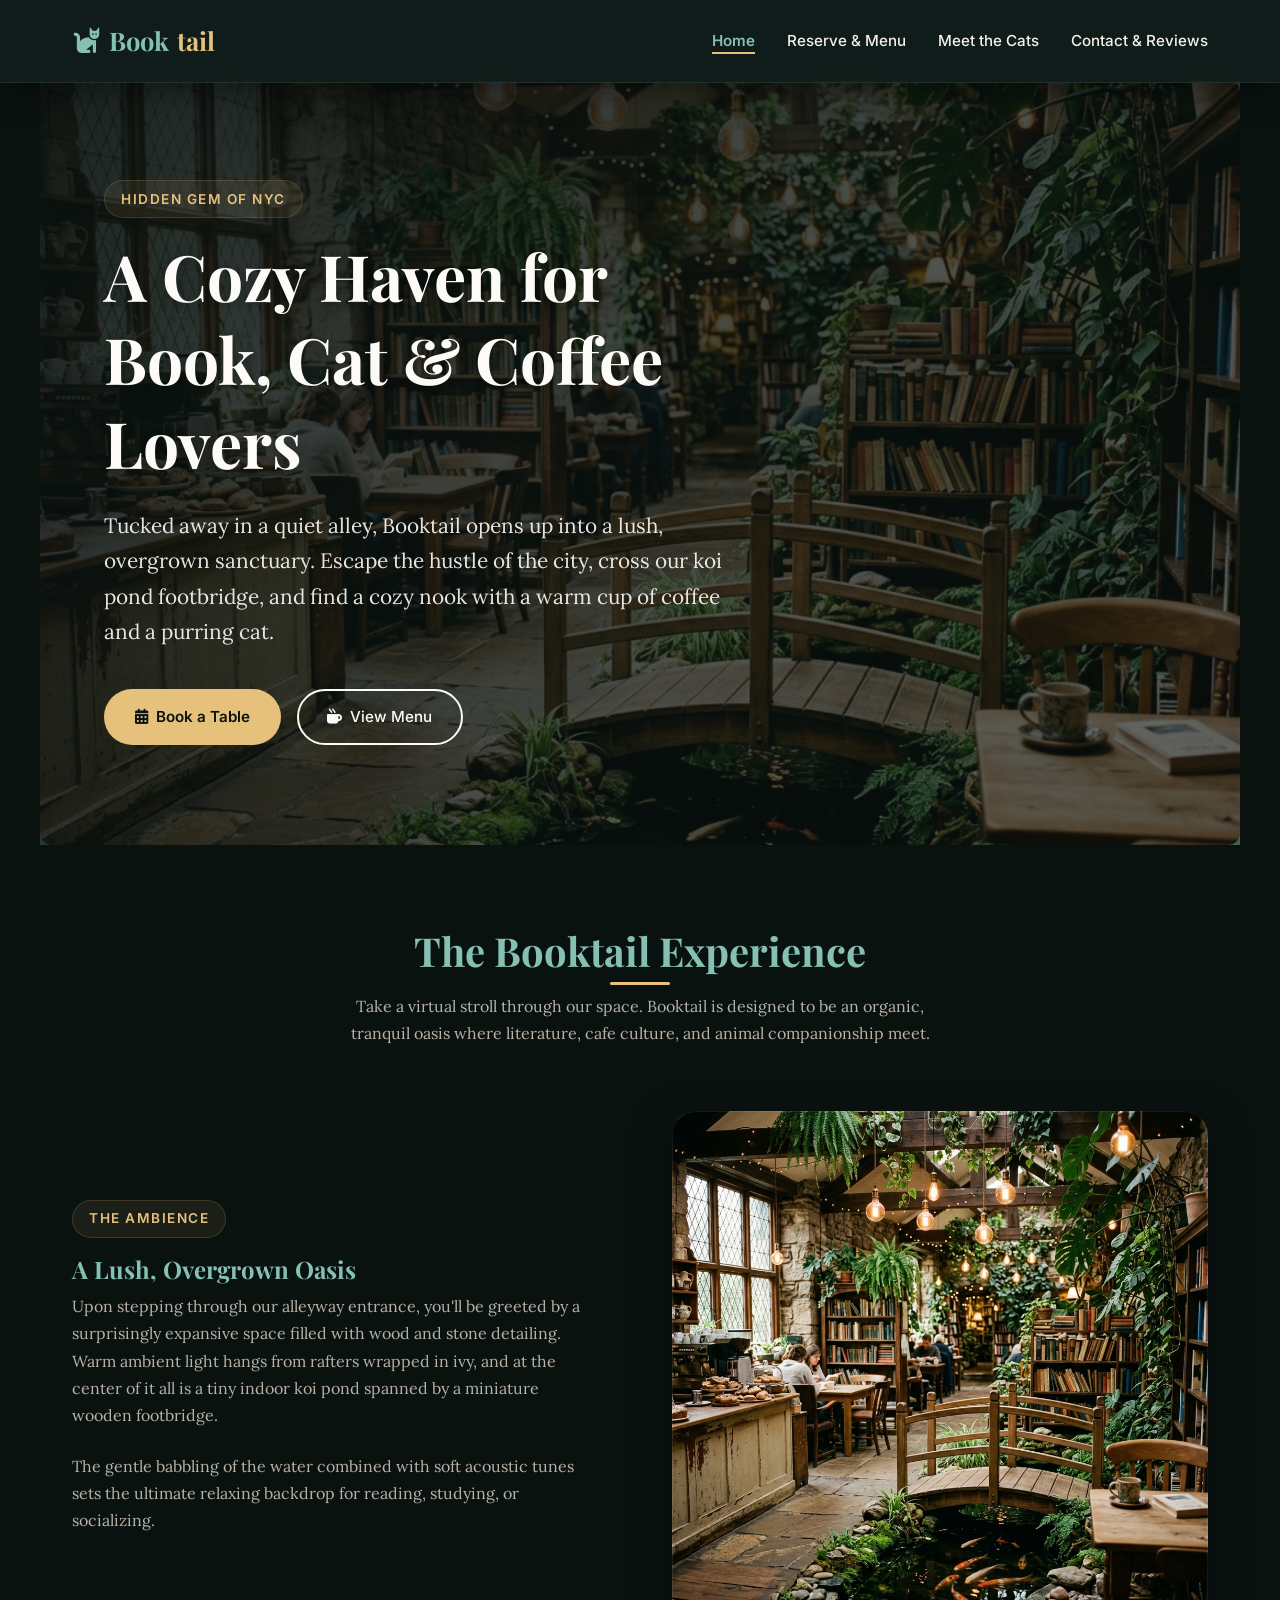
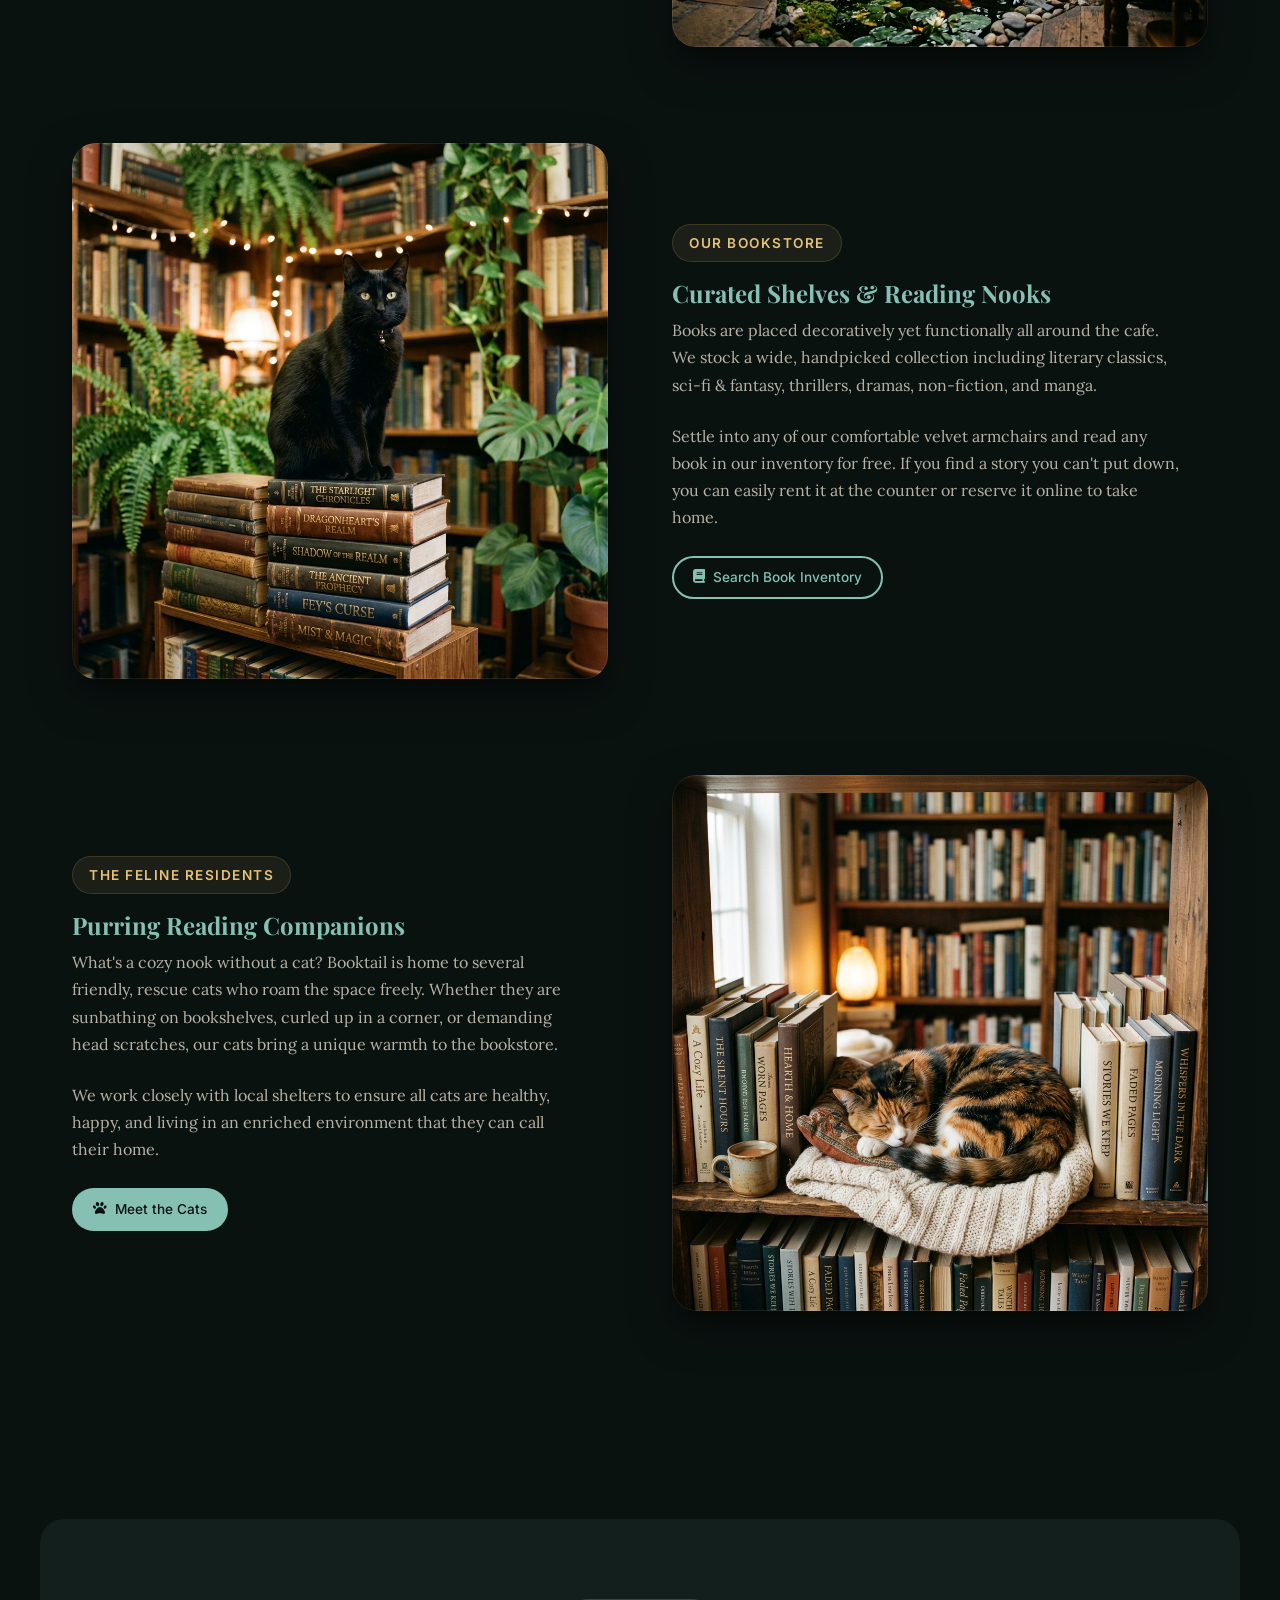
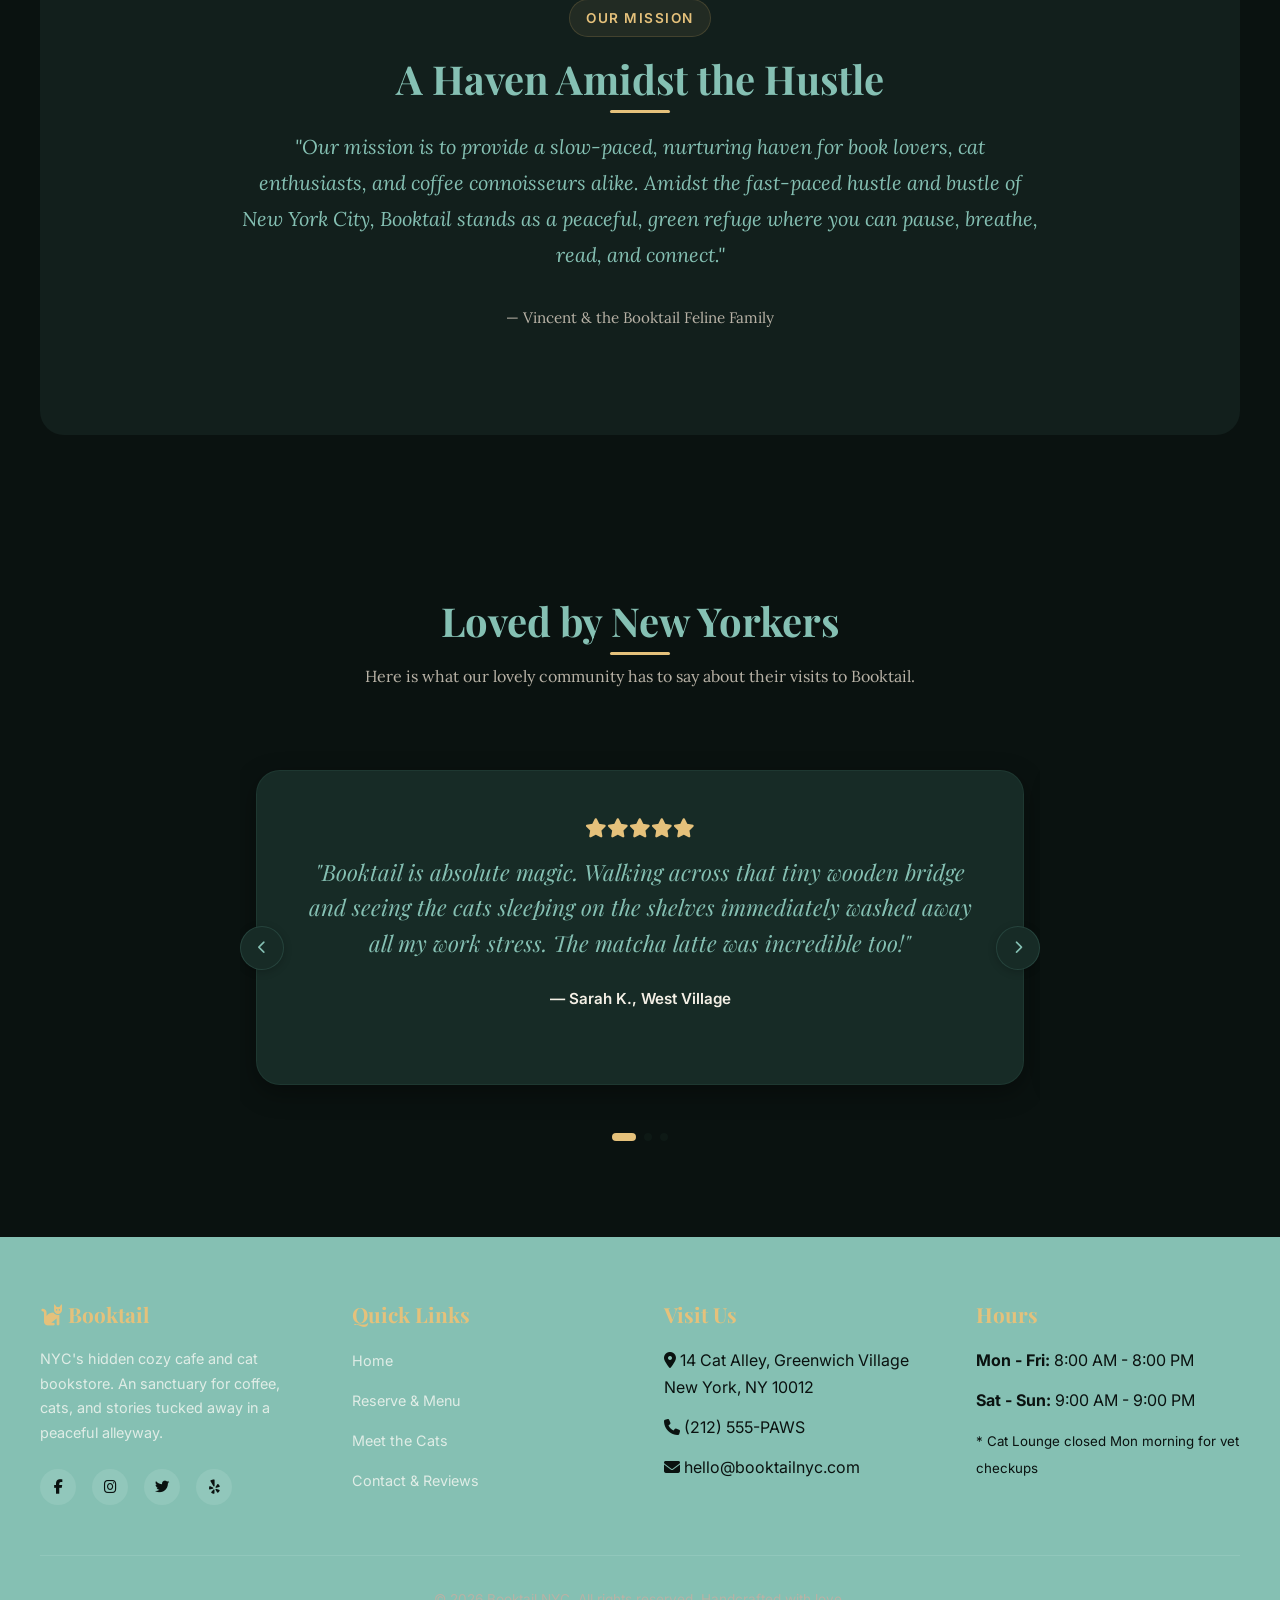
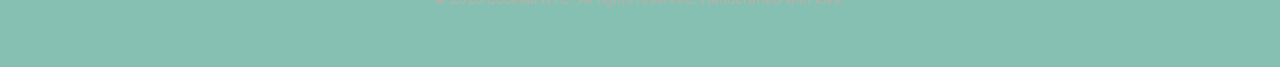
==== commit e30d25d1: "docs: update founder name from Vince to Vincent across codebase" ====
--- a/index.html
+++ b/index.html
@@ -103,7 +103,7 @@
           "Our mission is to provide a slow-paced, nurturing haven for book lovers, cat enthusiasts, and coffee connoisseurs alike. Amidst the fast-paced hustle and bustle of New York City, Booktail stands as a peaceful, green refuge where you can pause, breathe, read, and connect."
         </p>
         <p style="margin-top: 2rem; font-size: 0.95rem; color: var(--color-text-light);" id="mission-authors">
-          — Vince & the Booktail Feline Family
+          — Vincent & the Booktail Feline Family
         </p>
       </div>
     </section>
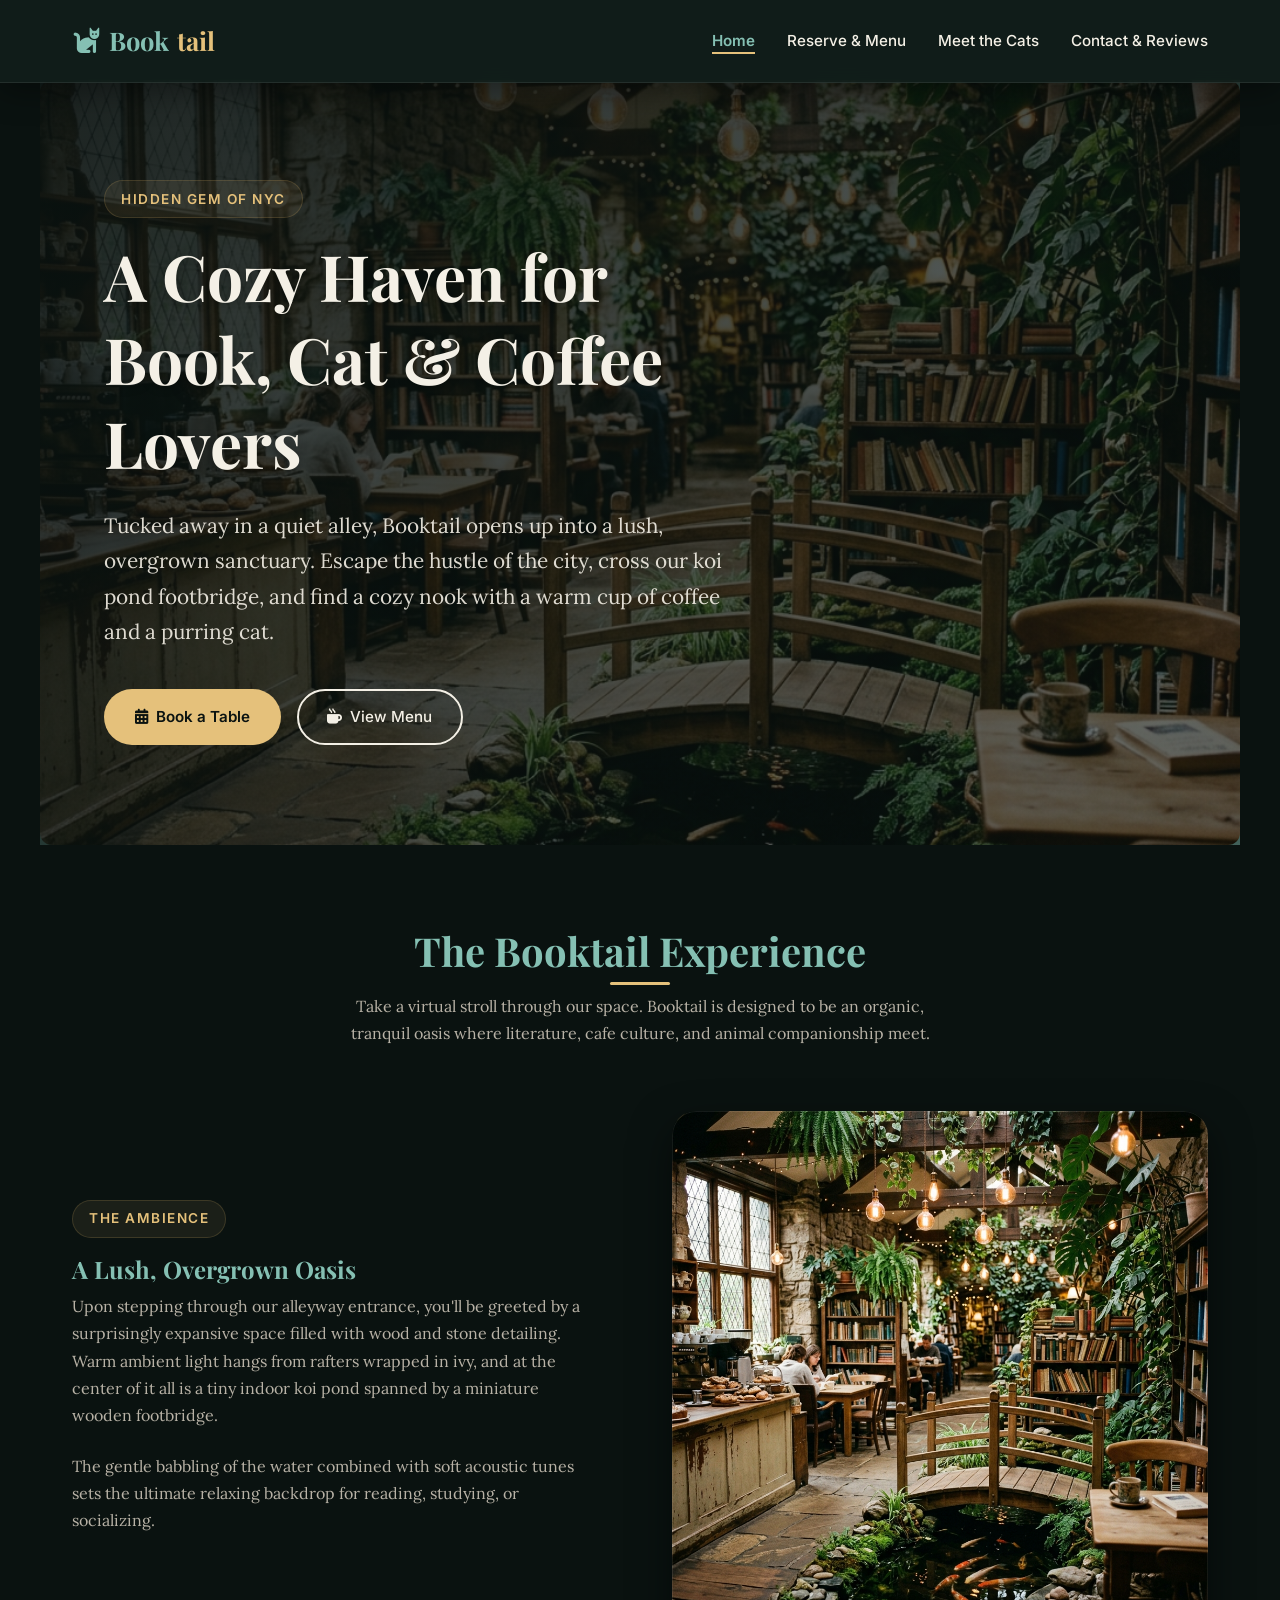
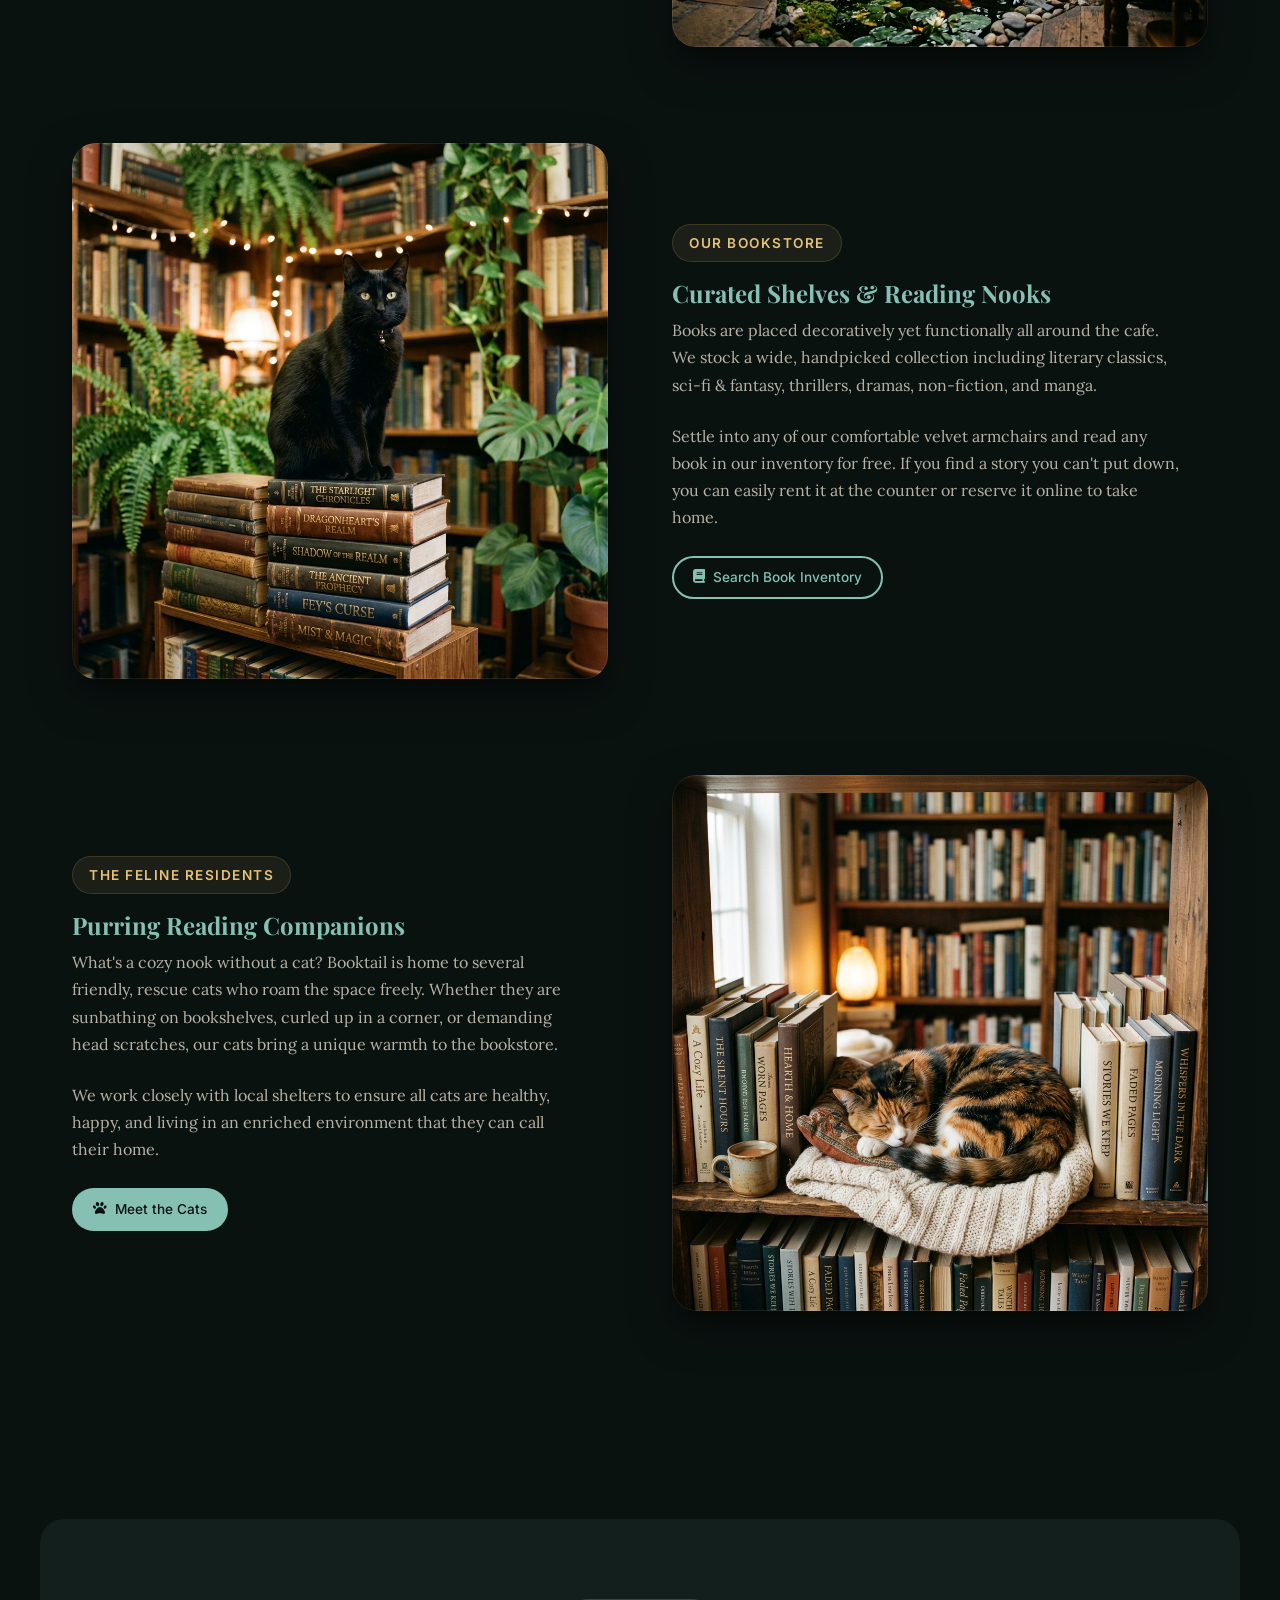
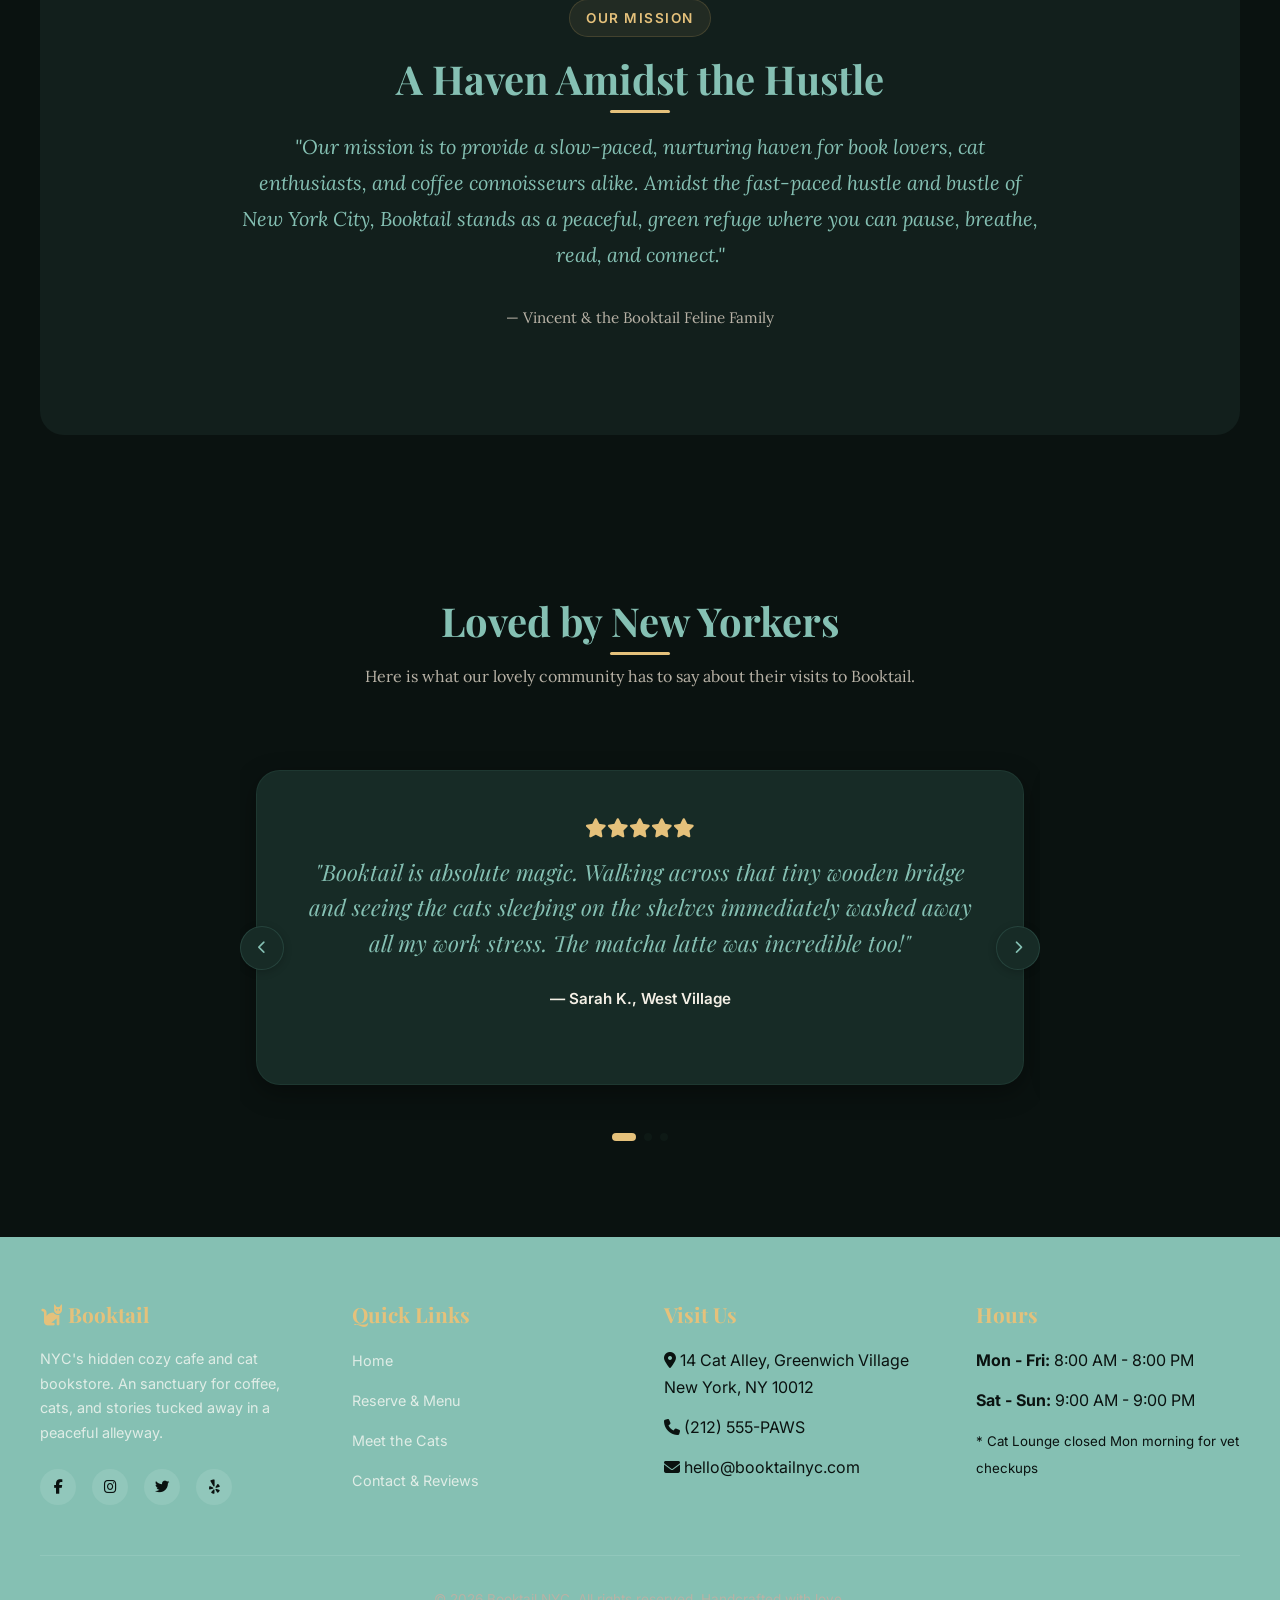
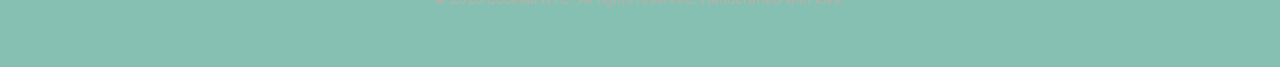
==== commit 39f0619c: "style: change cover page hero text and outline button colors to warm ivory (#F4F0E6)" ====
--- a/index.html
+++ b/index.html
@@ -40,7 +40,7 @@
         <p>Tucked away in a quiet alley, Booktail opens up into a lush, overgrown sanctuary. Escape the hustle of the city, cross our koi pond footbridge, and find a cozy nook with a warm cup of coffee and a purring cat.</p>
         <div class="hero-buttons" id="hero-actions">
           <a href="reserve.html" class="btn btn-gold" id="hero-btn-reserve"><i class="fa-solid fa-calendar-days"></i> Book a Table</a>
-          <a href="reserve.html#menu" class="btn btn-secondary" id="hero-btn-menu" style="color: #FDFBF7; border-color: #FDFBF7;"><i class="fa-solid fa-mug-hot"></i> View Menu</a>
+          <a href="reserve.html#menu" class="btn btn-secondary" id="hero-btn-menu" style="color: #F4F0E6; border-color: #F4F0E6;"><i class="fa-solid fa-mug-hot"></i> View Menu</a>
         </div>
       </div>
     </section>
--- a/styles.css
+++ b/styles.css
@@ -371,7 +371,7 @@
   min-height: 550px;
   display: flex;
   align-items: center;
-  color: var(--color-white);
+  color: var(--color-text);
   padding: 0;
   overflow: hidden;
   background-color: var(--color-primary);
@@ -406,13 +406,13 @@
 }
 
 .hero-content h1 {
-  color: #FDFBF7;
+  color: var(--color-text);
   margin-bottom: 1.5rem;
   text-shadow: 0 2px 10px rgba(0, 0, 0, 0.3);
 }
 
 .hero-content p {
-  color: rgba(253, 251, 247, 0.9);
+  color: rgba(244, 240, 230, 0.9);
   font-size: clamp(1.1rem, 2vw, 1.3rem);
   margin-bottom: 2.5rem;
   max-width: 650px;
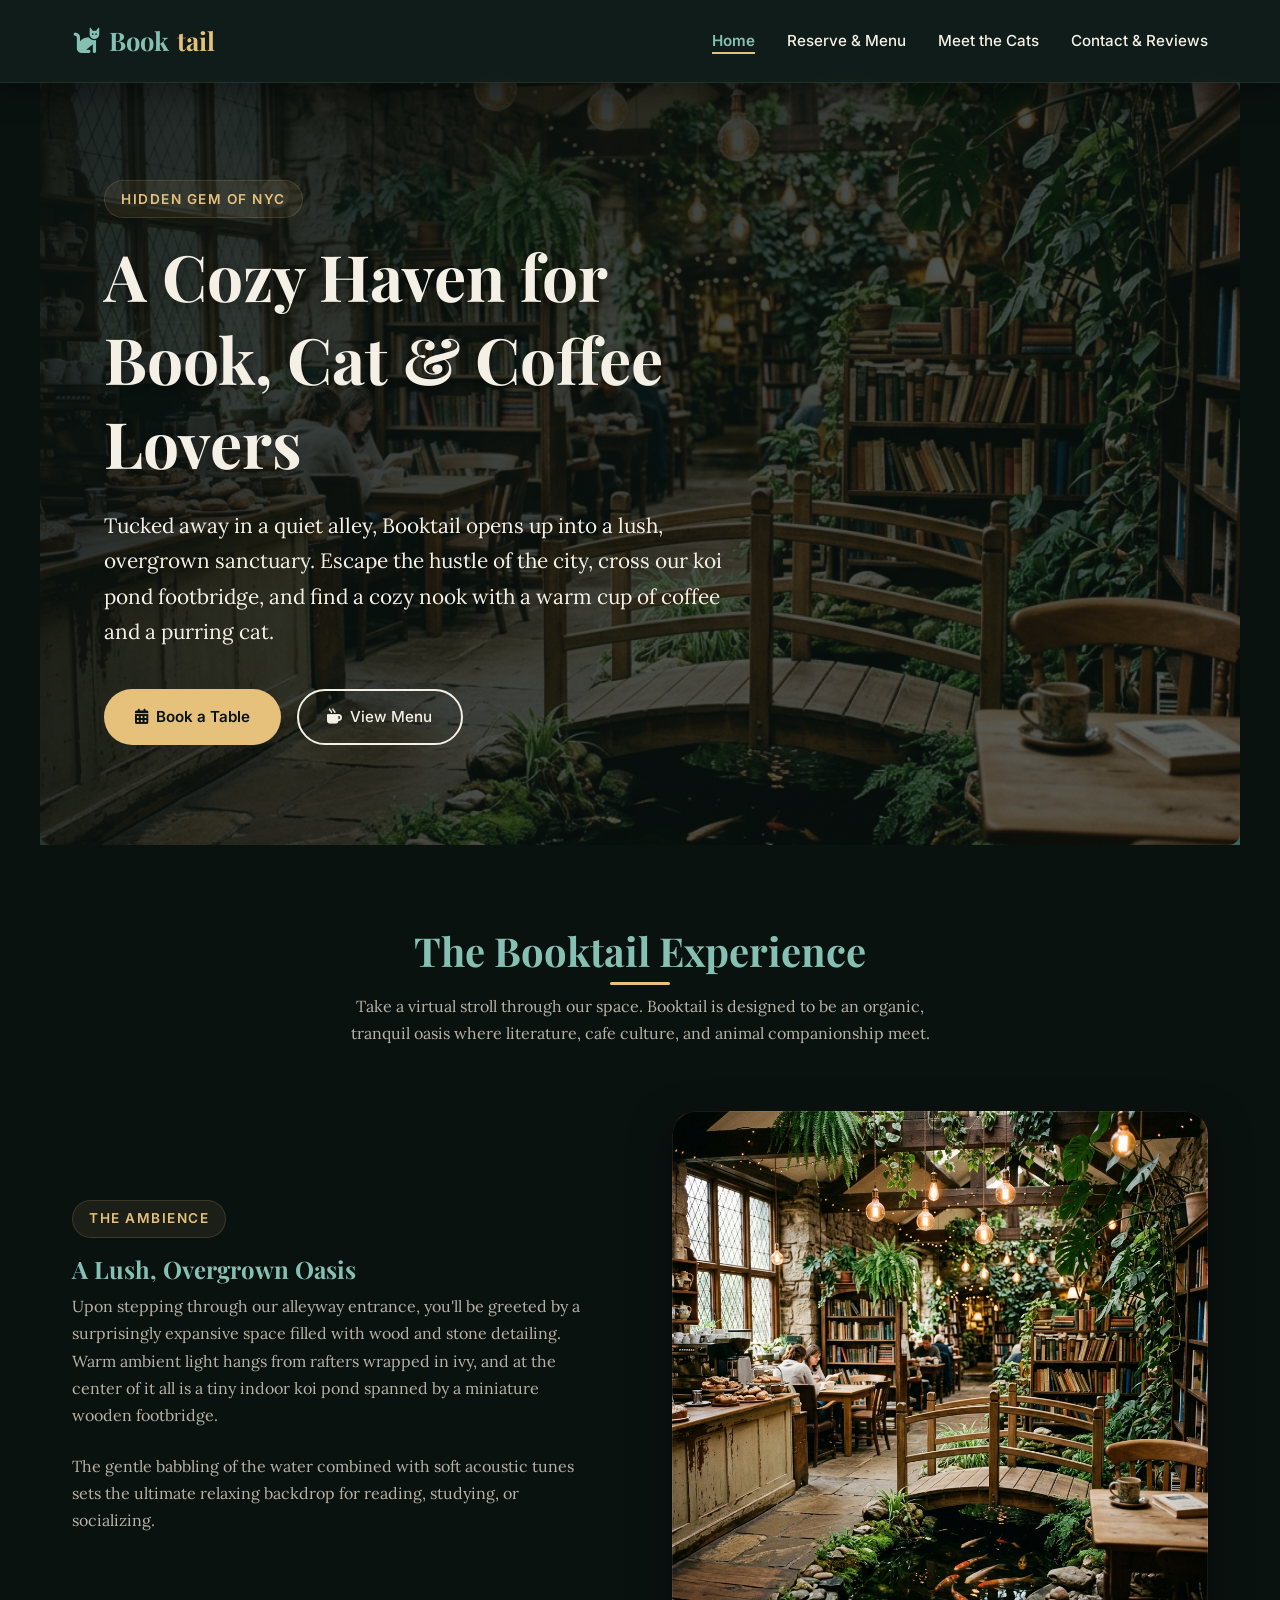
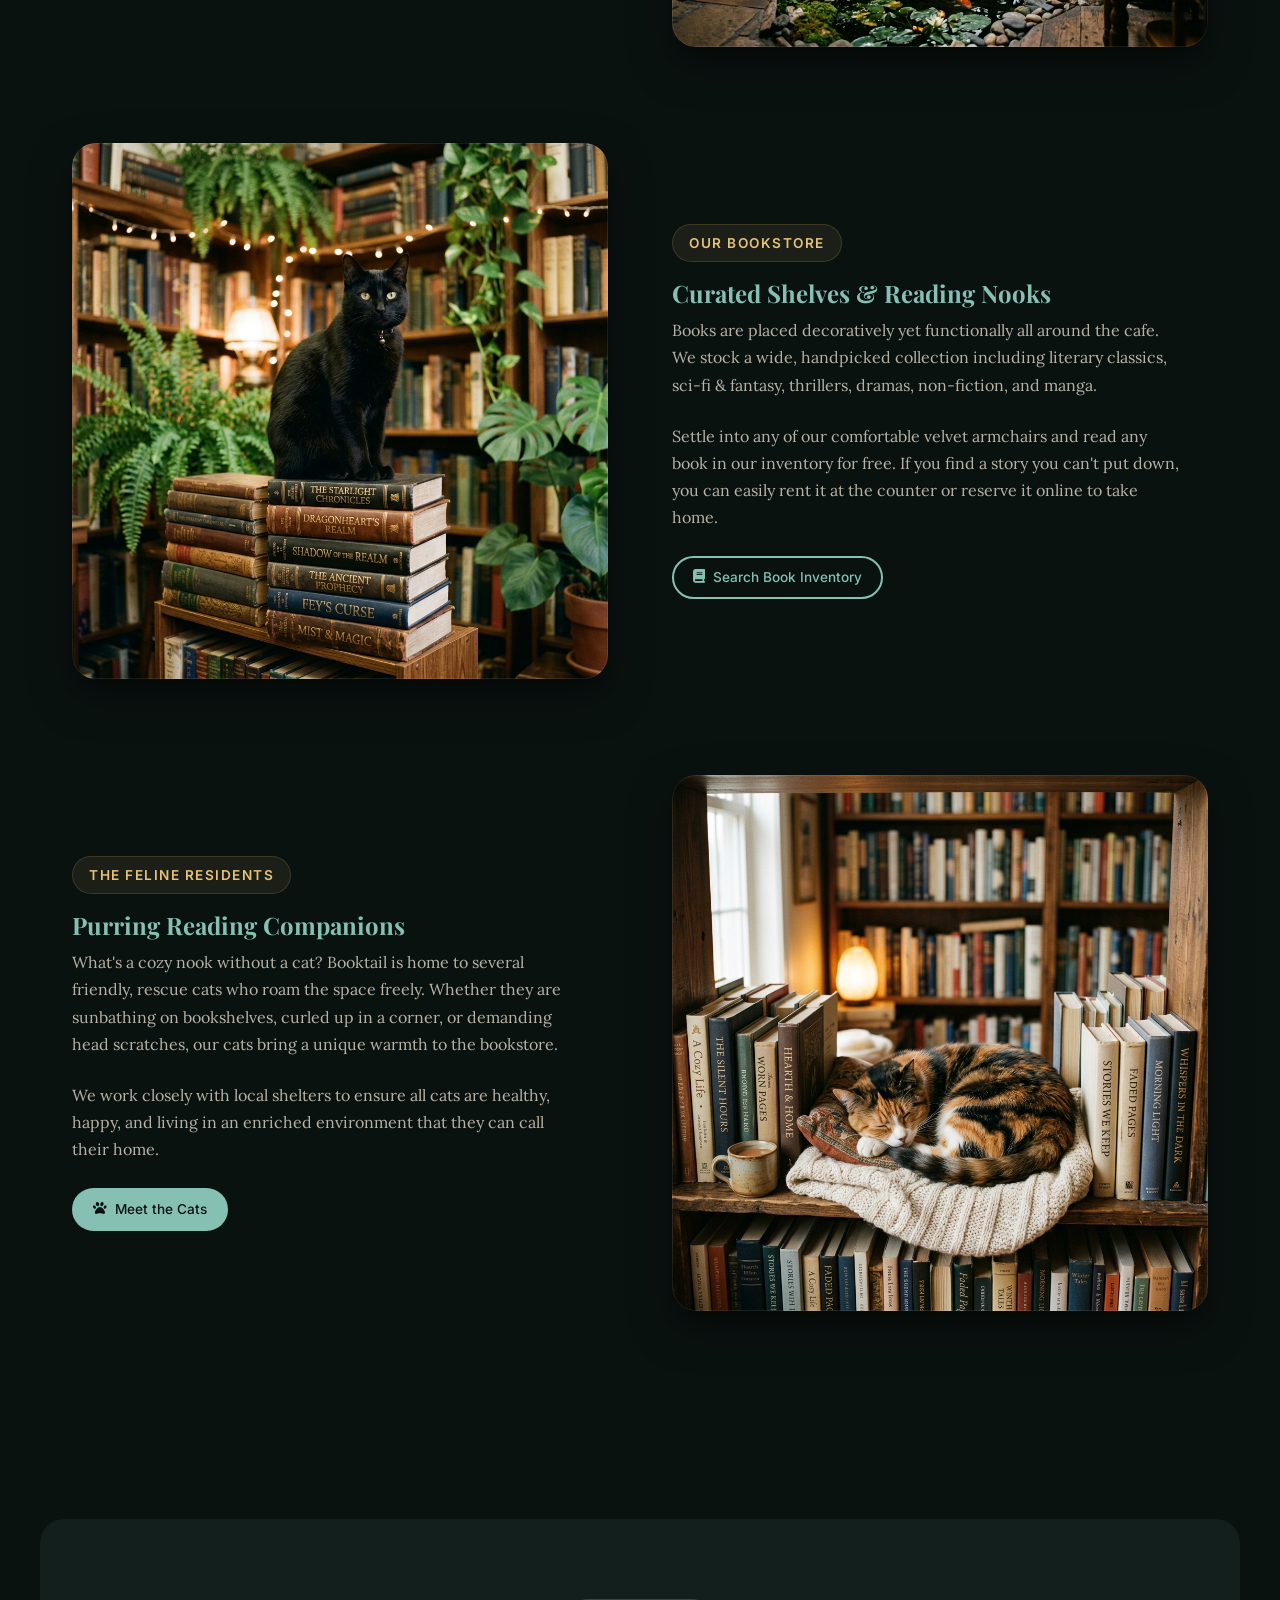
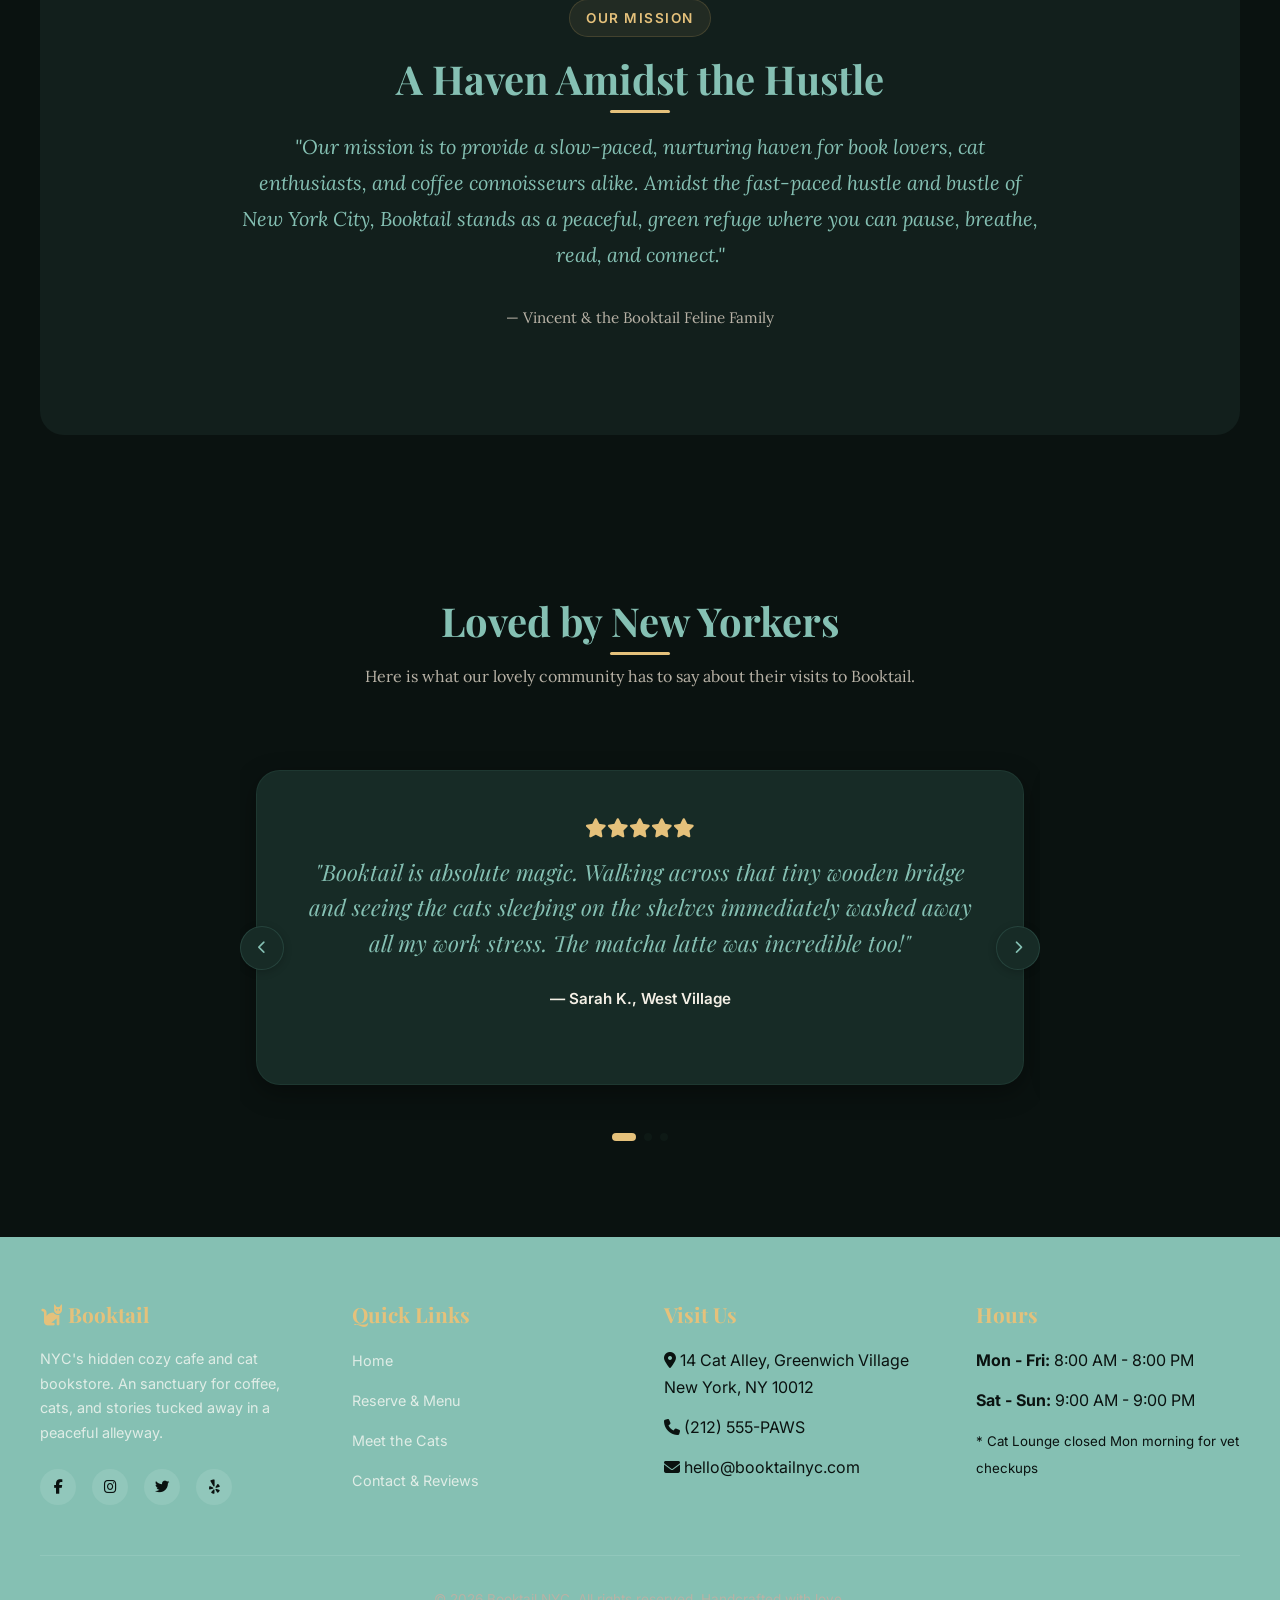
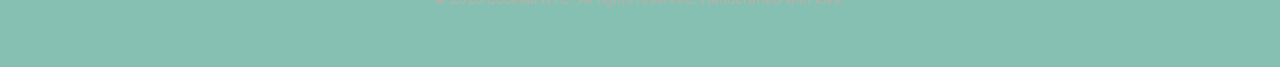
==== commit a2d4d21a: "style: change hero body text to solid warm ivory, and add stylesheet version cache-buster" ====
--- a/index.html
+++ b/index.html
@@ -5,7 +5,7 @@
   <meta name="viewport" content="width=device-width, initial-scale=1.0">
   <title>Booktail | Cafe, Bookstore & Cat Lounge in NYC</title>
   <meta name="description" content="Discover Booktail in NYC: A lush, overgrown cafe and bookstore featuring resident cats, cozy reading nooks, a koi pond, specialty drinks, and curated books.">
-  <link rel="stylesheet" href="styles.css">
+  <link rel="stylesheet" href="styles.css?v=2">
   <!-- FontAwesome Icons for UI -->
   <link rel="stylesheet" href="https://cdnjs.cloudflare.com/ajax/libs/font-awesome/6.4.0/css/all.min.css">
 </head>
--- a/styles.css
+++ b/styles.css
@@ -412,7 +412,7 @@
 }
 
 .hero-content p {
-  color: rgba(244, 240, 230, 0.9);
+  color: var(--color-text);
   font-size: clamp(1.1rem, 2vw, 1.3rem);
   margin-bottom: 2.5rem;
   max-width: 650px;
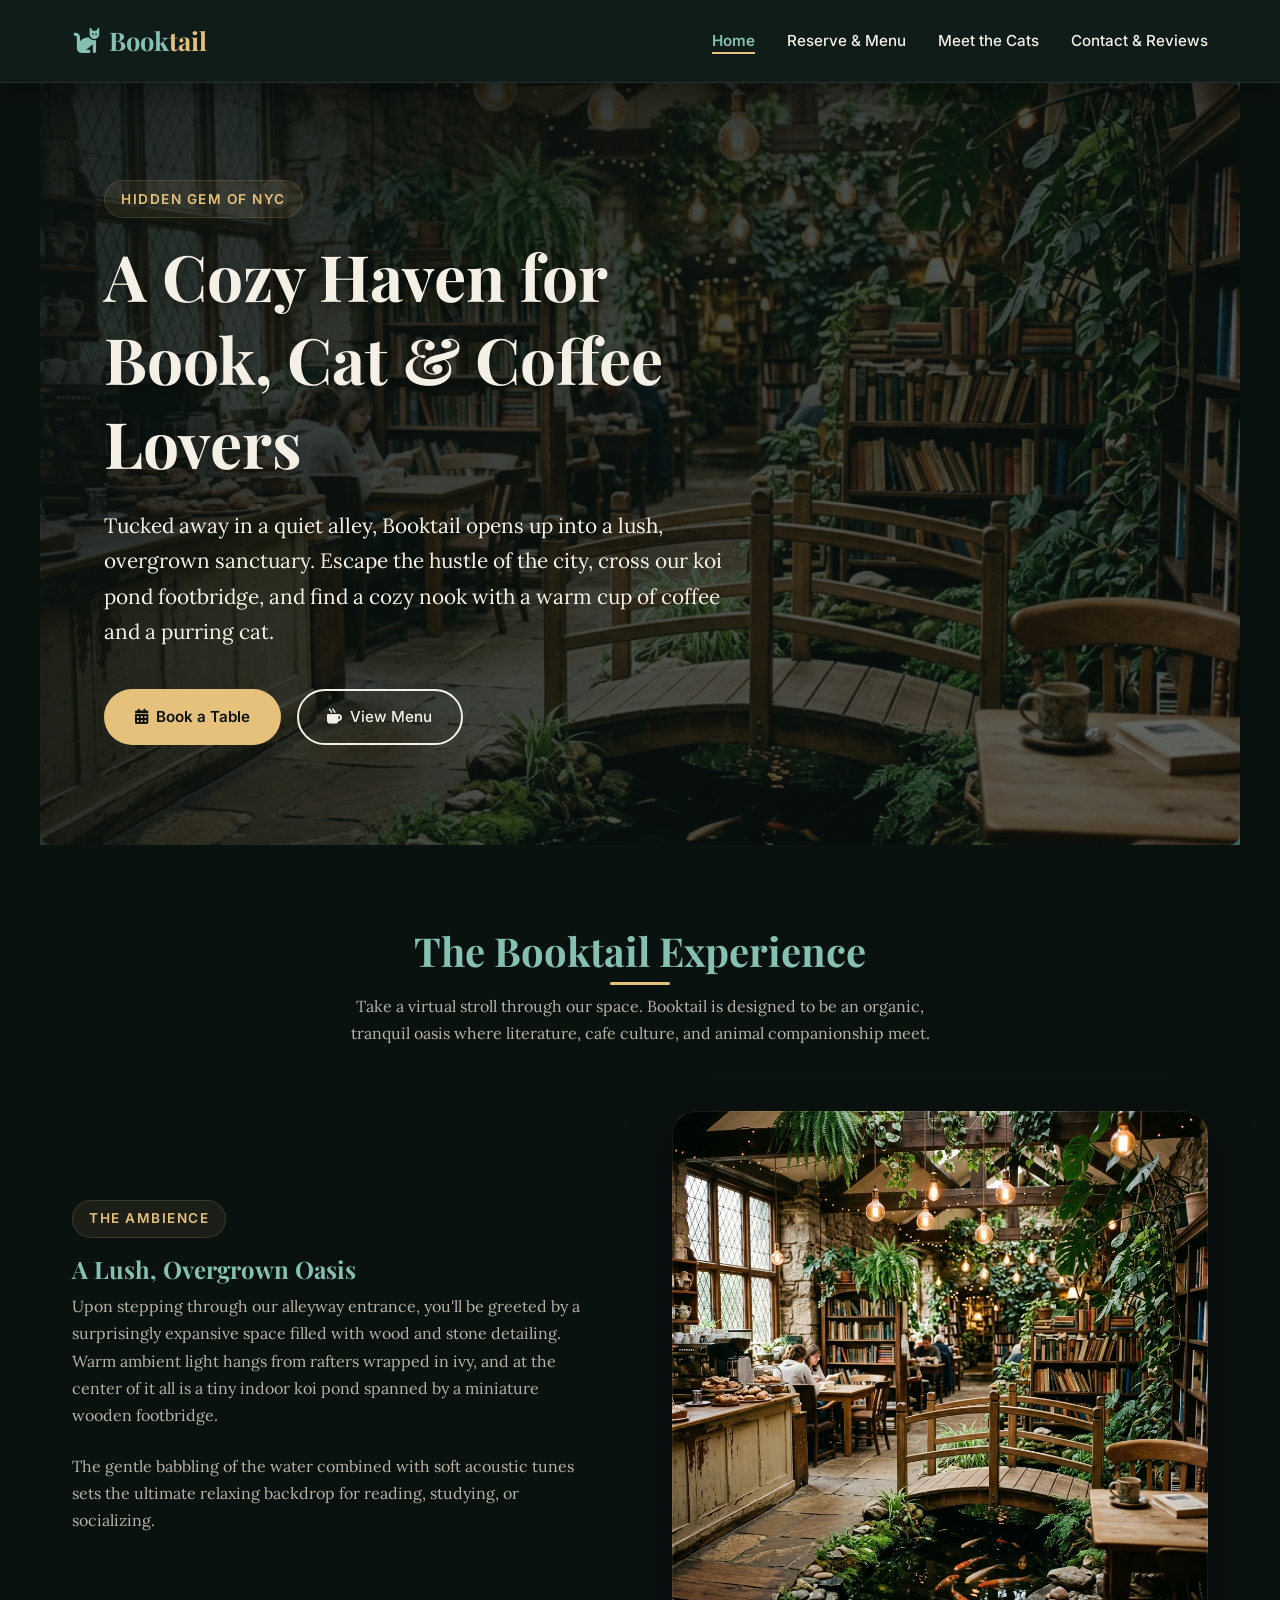
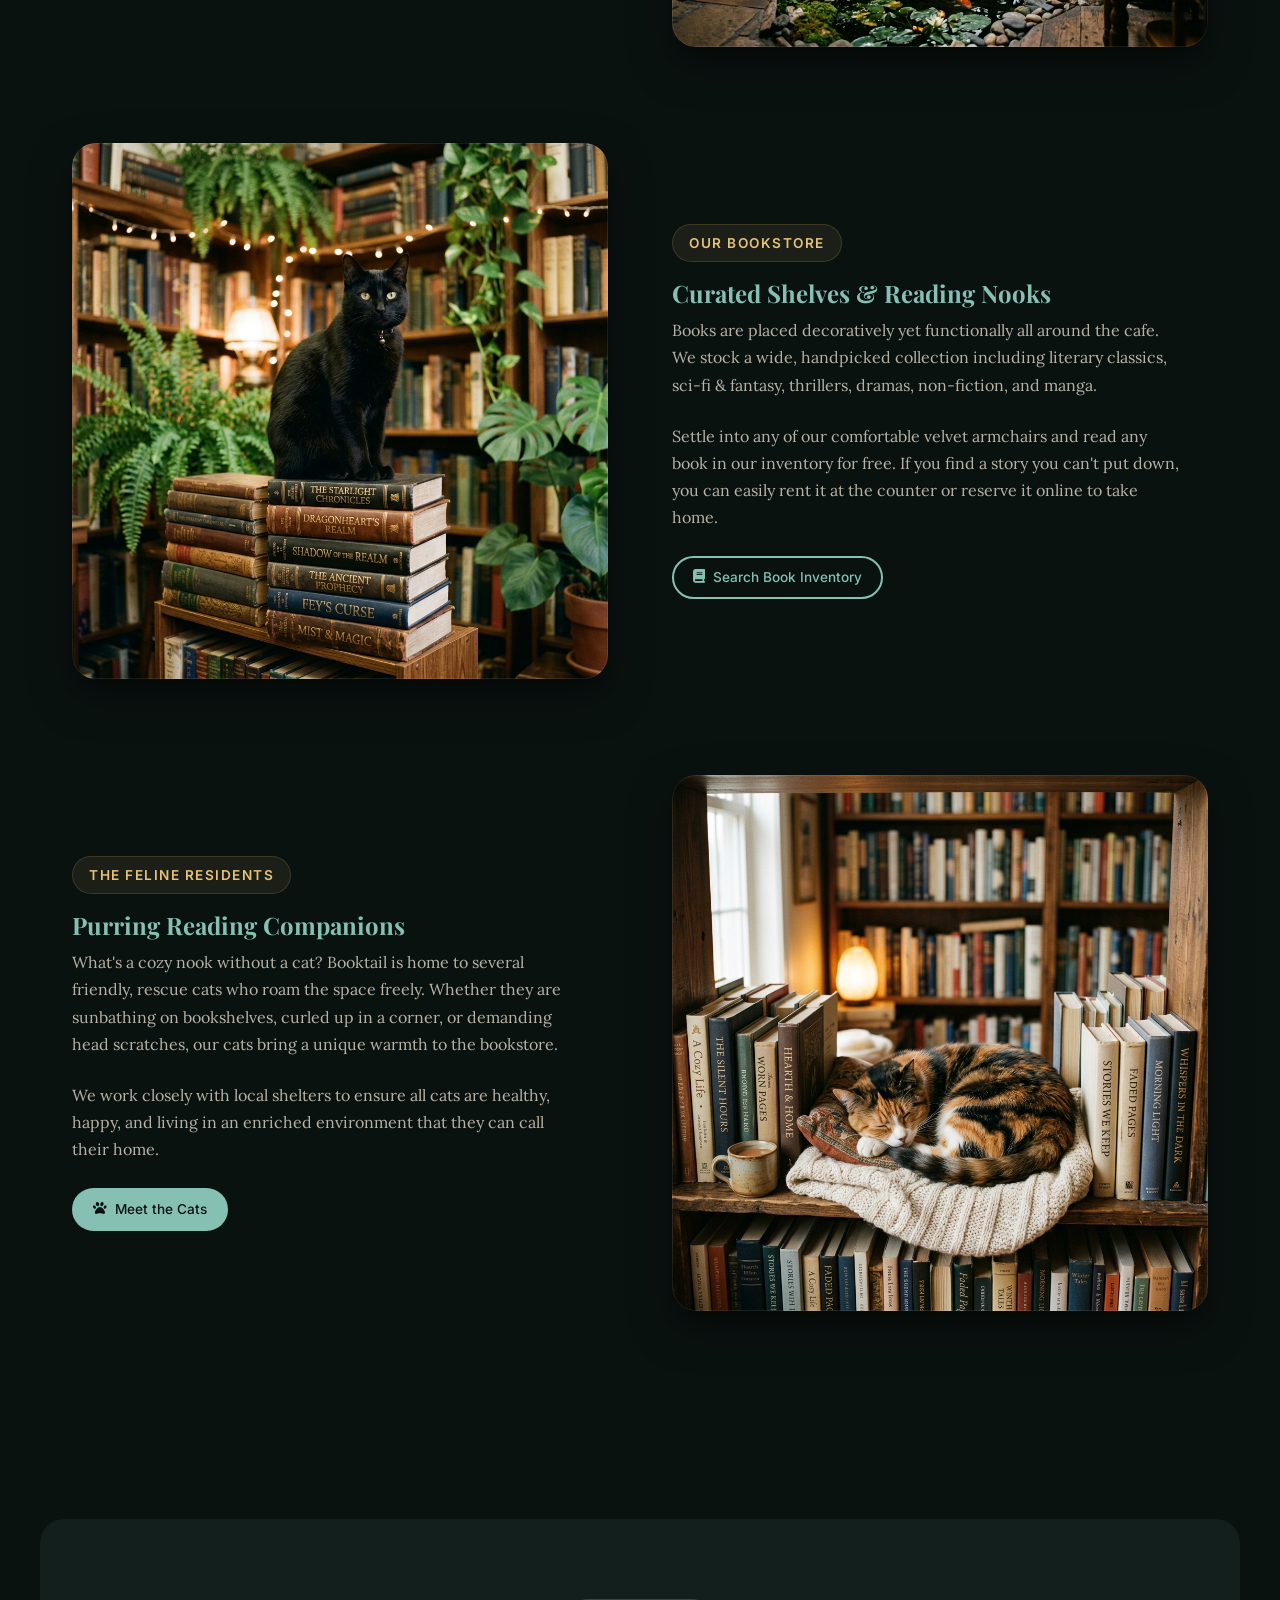
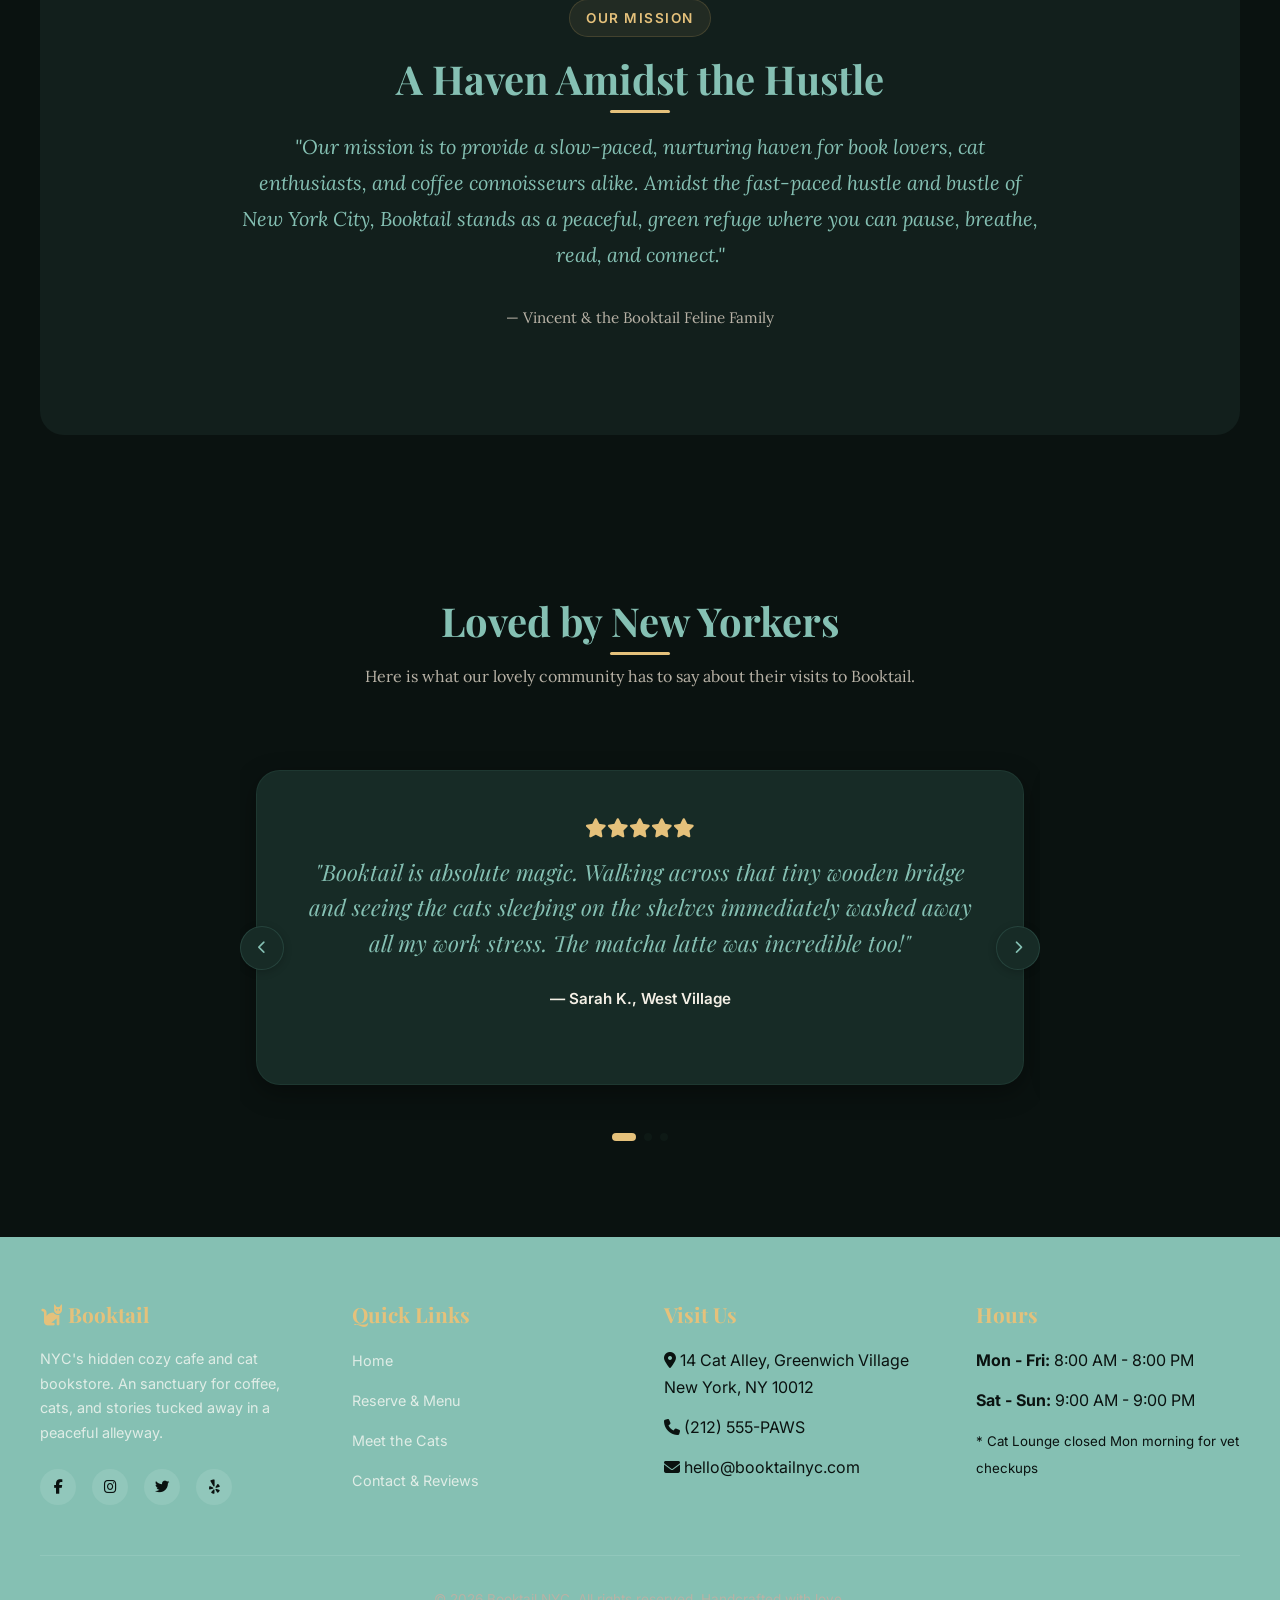
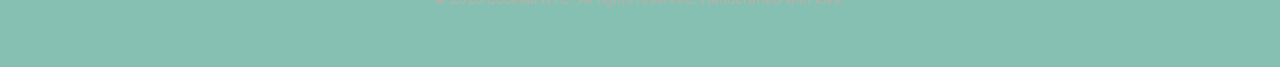
==== commit 859c5a1d: "style: remove flexbox gap in logo to fix Booktail visual spacing" ====
--- a/index.html
+++ b/index.html
@@ -5,7 +5,7 @@
   <meta name="viewport" content="width=device-width, initial-scale=1.0">
   <title>Booktail | Cafe, Bookstore & Cat Lounge in NYC</title>
   <meta name="description" content="Discover Booktail in NYC: A lush, overgrown cafe and bookstore featuring resident cats, cozy reading nooks, a koi pond, specialty drinks, and curated books.">
-  <link rel="stylesheet" href="styles.css?v=2">
+  <link rel="stylesheet" href="styles.css?v=3">
   <!-- FontAwesome Icons for UI -->
   <link rel="stylesheet" href="https://cdnjs.cloudflare.com/ajax/libs/font-awesome/6.4.0/css/all.min.css">
 </head>
--- a/styles.css
+++ b/styles.css
@@ -220,7 +220,10 @@
   color: var(--color-primary);
   display: flex;
   align-items: center;
-  gap: 0.5rem;
+}
+
+.logo i {
+  margin-right: 0.5rem;
 }
 
 .logo span {
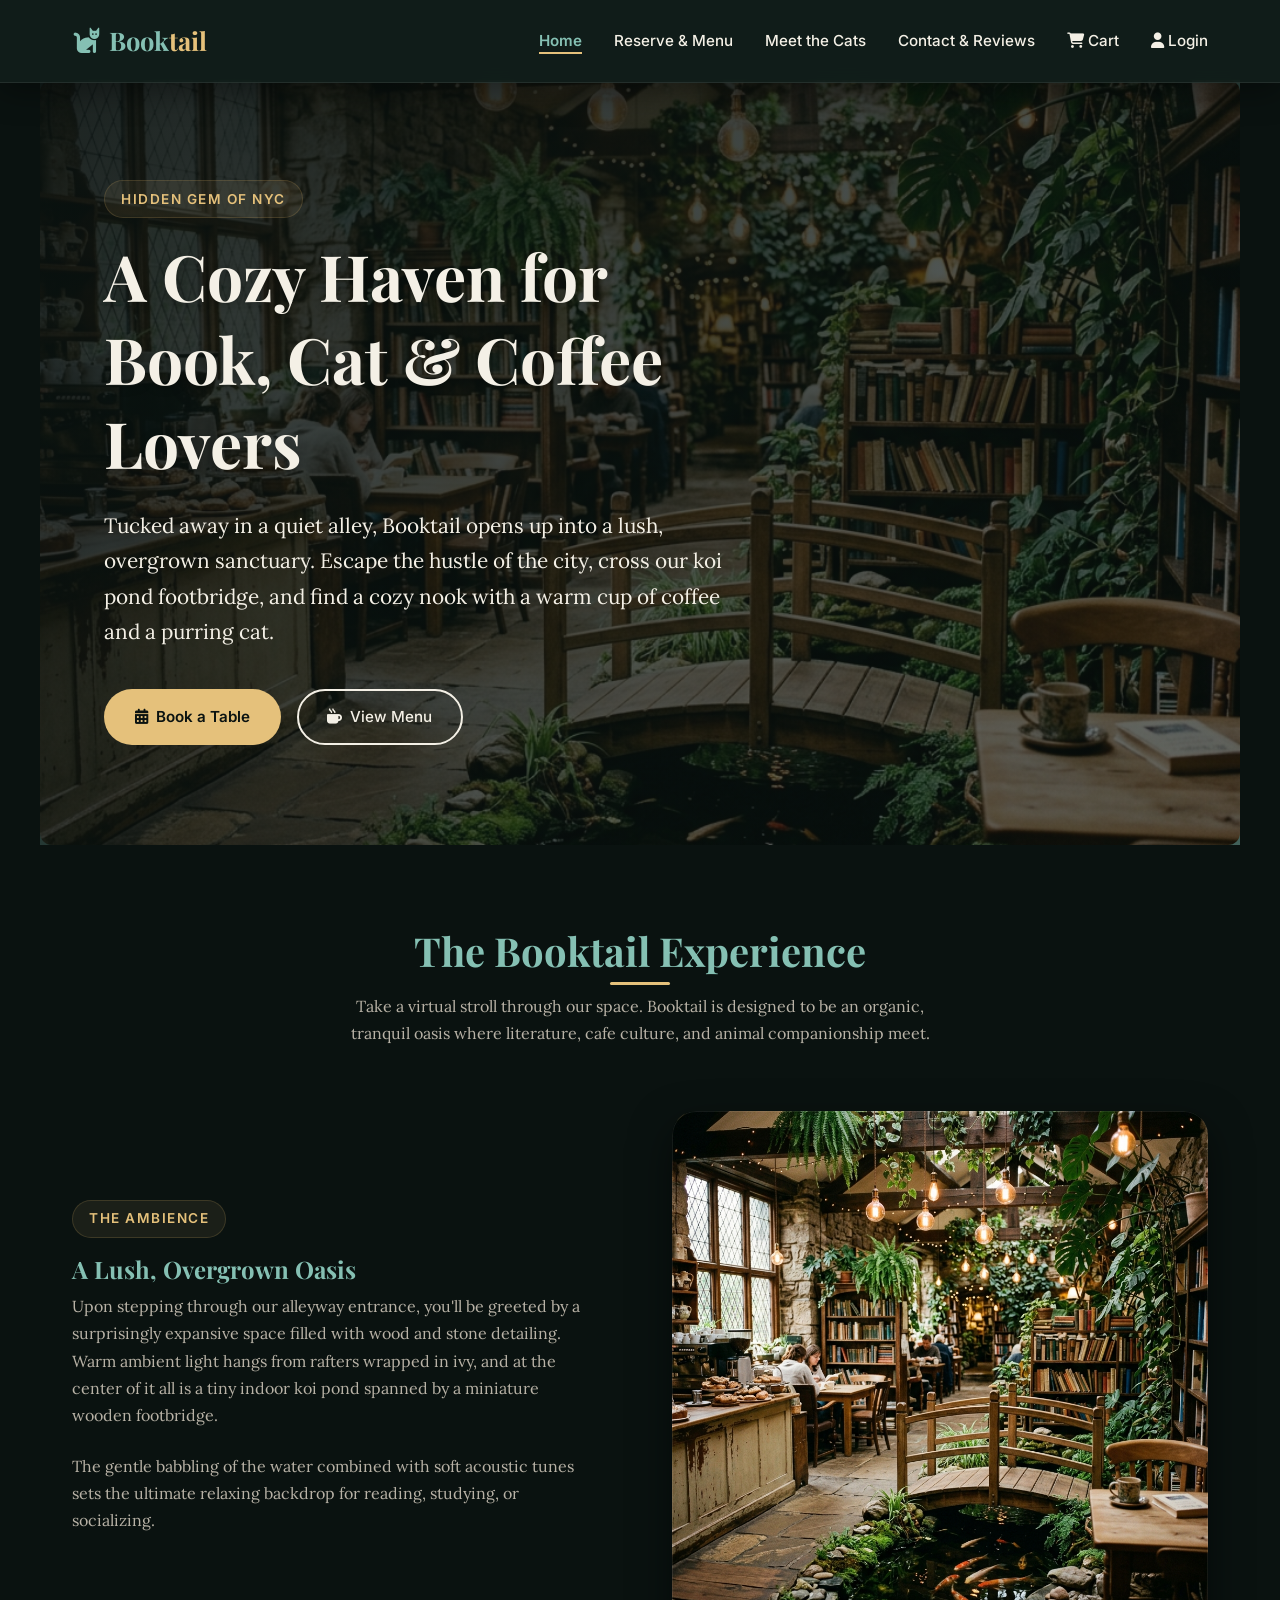
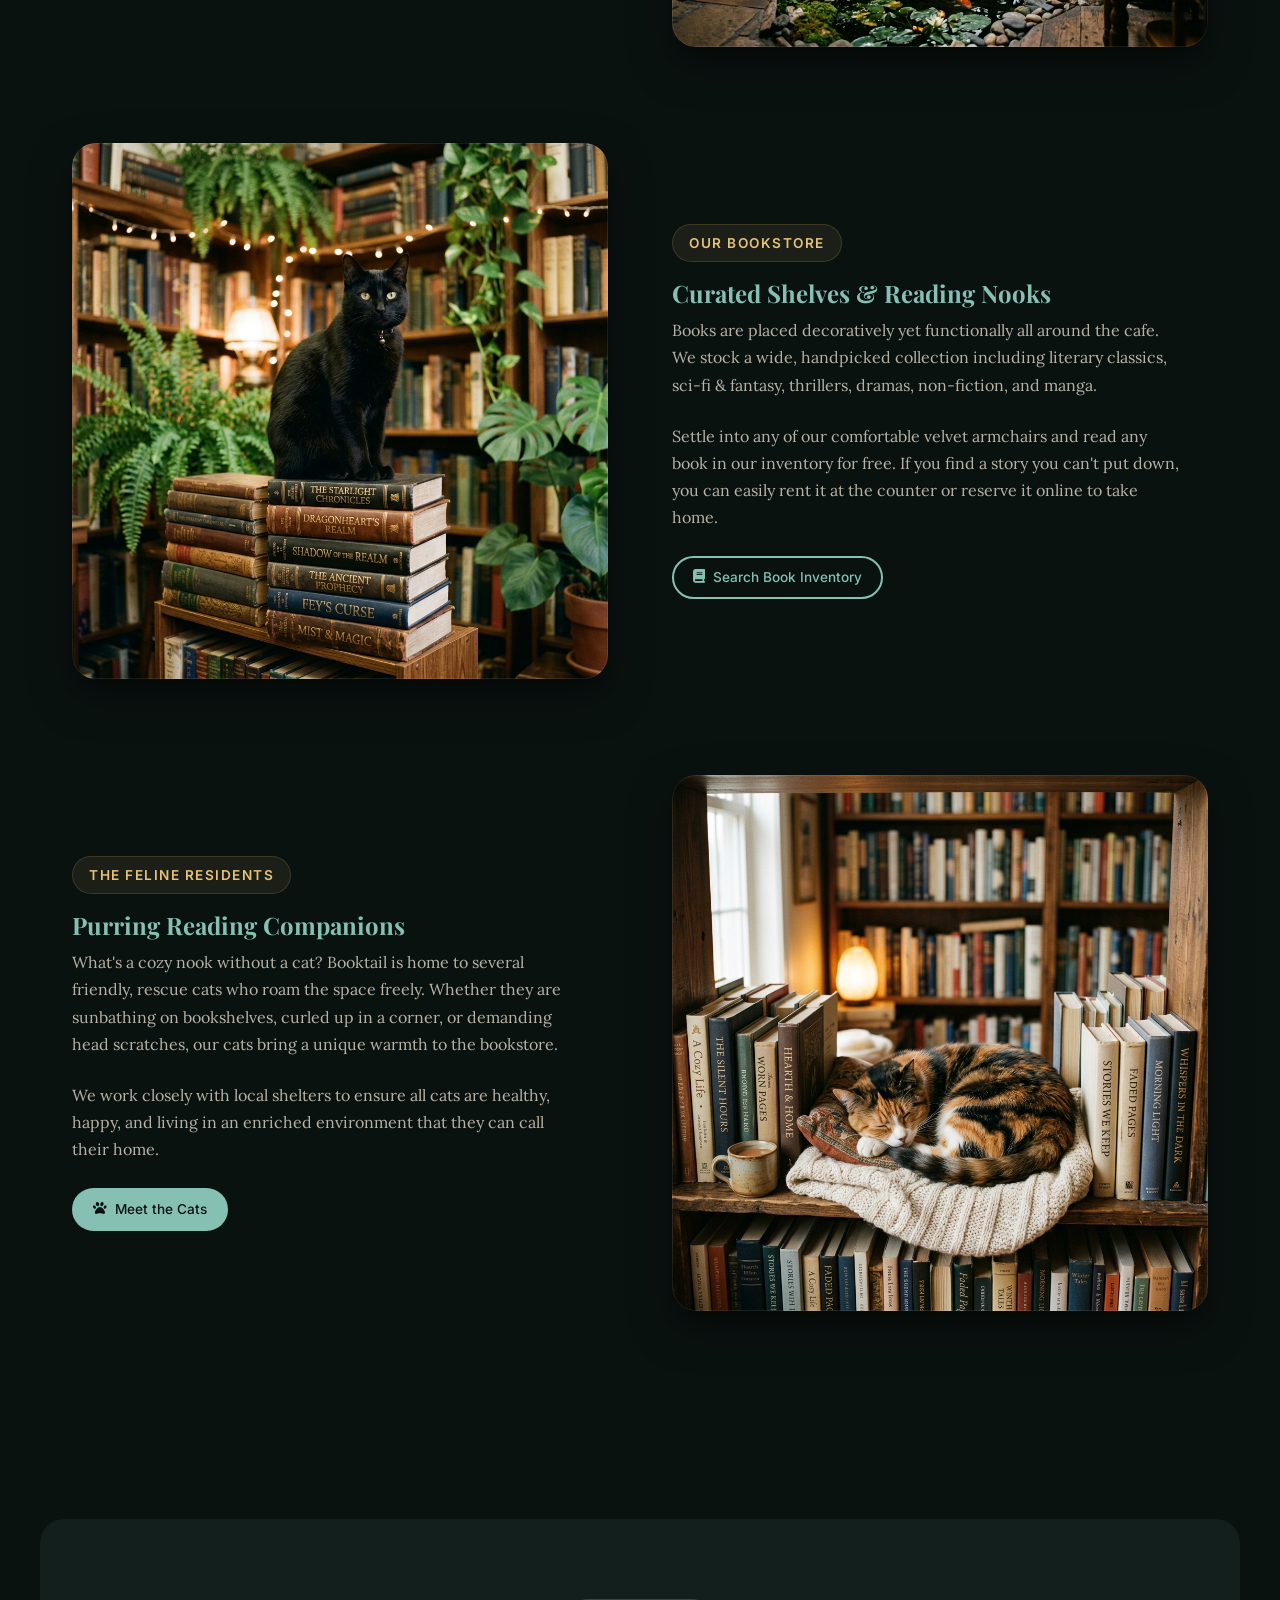
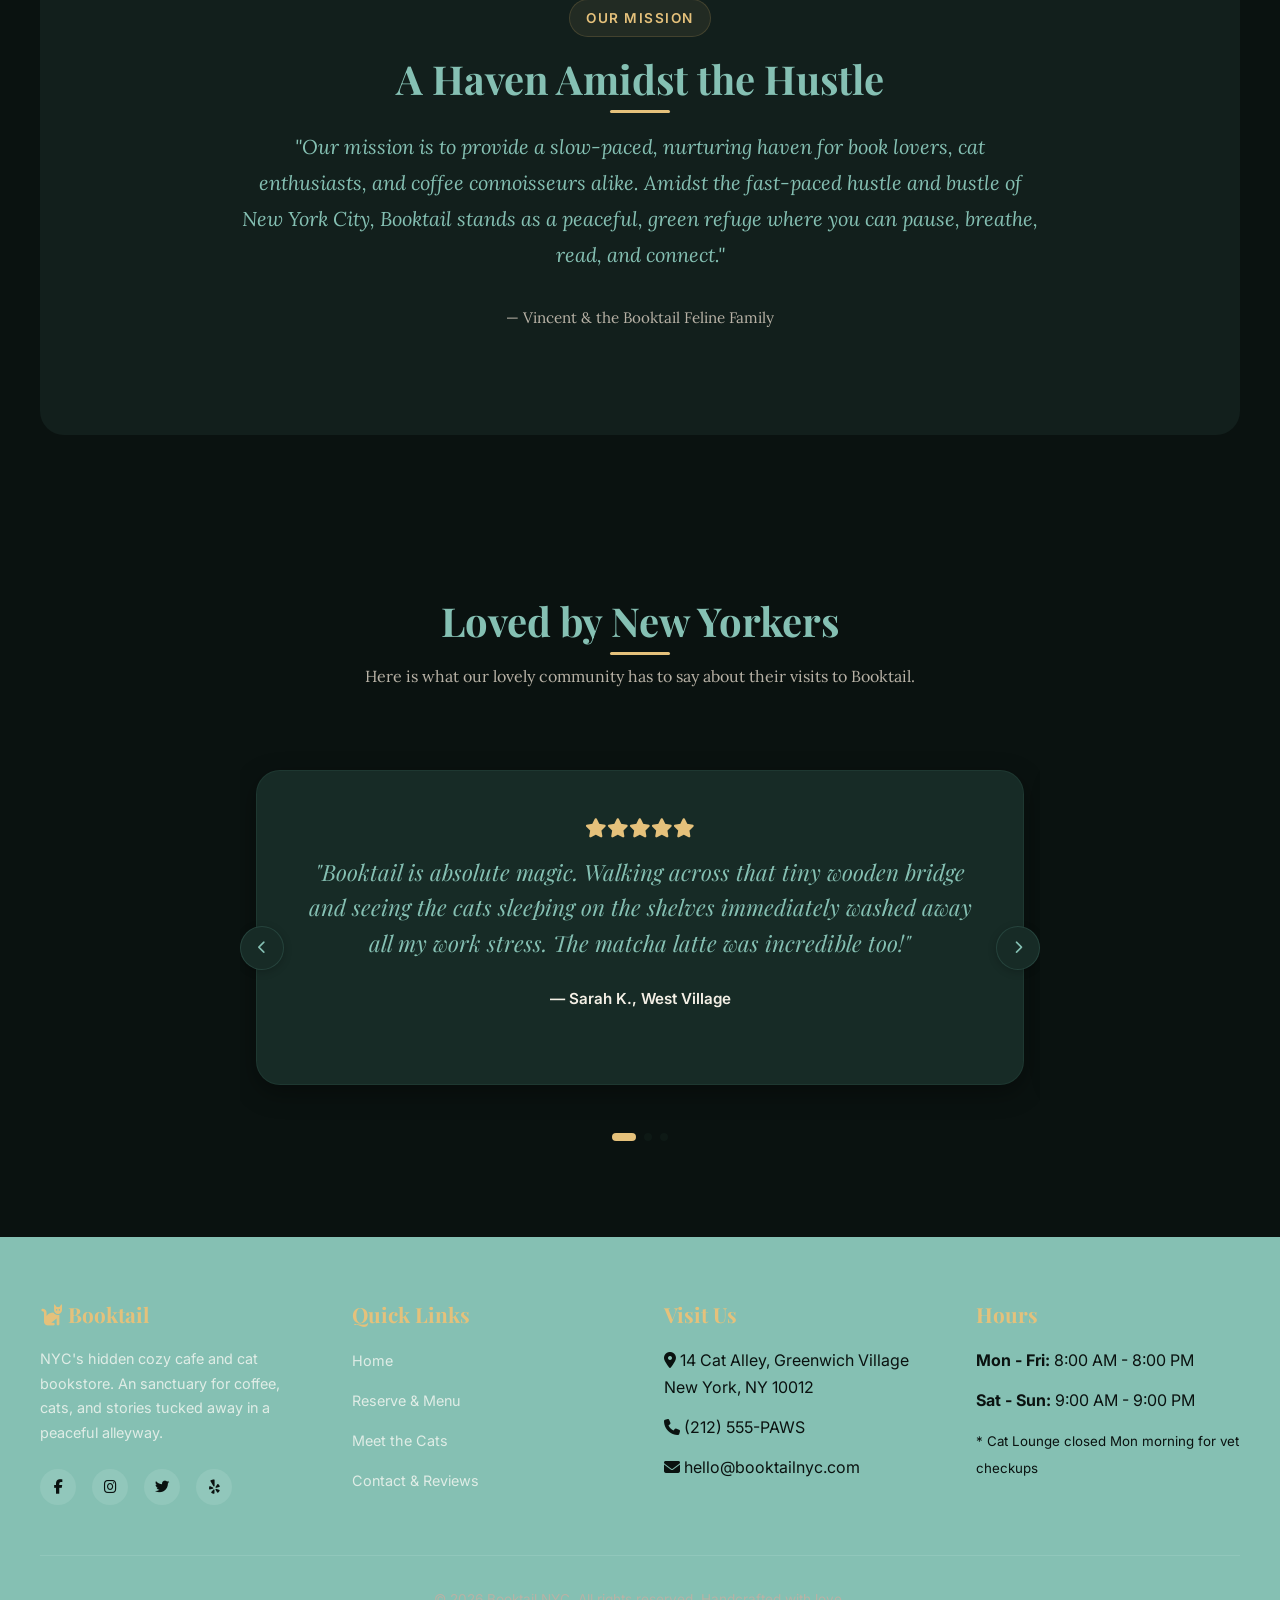
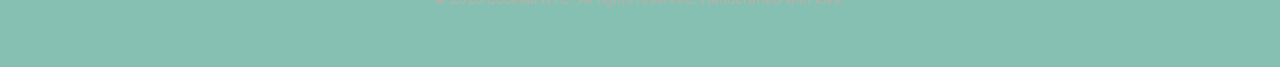
==== commit d275dfde: "feat: implement e-commerce cart sync, user login/signup, checkout validation, and profile order hist" ====
--- a/index.html
+++ b/index.html
@@ -5,7 +5,7 @@
   <meta name="viewport" content="width=device-width, initial-scale=1.0">
   <title>Booktail | Cafe, Bookstore & Cat Lounge in NYC</title>
   <meta name="description" content="Discover Booktail in NYC: A lush, overgrown cafe and bookstore featuring resident cats, cozy reading nooks, a koi pond, specialty drinks, and curated books.">
-  <link rel="stylesheet" href="styles.css?v=3">
+  <link rel="stylesheet" href="styles.css?v=4">
   <!-- FontAwesome Icons for UI -->
   <link rel="stylesheet" href="https://cdnjs.cloudflare.com/ajax/libs/font-awesome/6.4.0/css/all.min.css">
 </head>
@@ -25,6 +25,13 @@
         <li><a href="reserve.html" id="link-reserve">Reserve & Menu</a></li>
         <li><a href="about.html" id="link-about">Meet the Cats</a></li>
         <li><a href="contact.html" id="link-contact">Contact & Reviews</a></li>
+        <li>
+          <a href="cart.html" id="link-cart" style="position: relative;">
+            <i class="fa-solid fa-cart-shopping"></i> Cart
+            <span id="nav-cart-badge" style="position: absolute; top: -8px; right: -12px; background: var(--accent-gold); color: var(--color-text-dark); font-size: 0.7rem; font-weight: bold; border-radius: 50%; padding: 2px 6px; display: none;">0</span>
+          </a>
+        </li>
+        <li><a href="login.html" id="link-login-profile"><i class="fa-solid fa-user"></i> Login</a></li>
       </ul>
     </nav>
   </header>
--- a/styles.css
+++ b/styles.css
@@ -789,6 +789,7 @@
 }
 
 .book-card.fantasy::before { background-color: #7B1FA2; }
+.book-card.scifi::before { background-color: #00897B; }
 .book-card.classic::before { background-color: #388E3C; }
 .book-card.thriller::before { background-color: #D32F2F; }
 .book-card.nonfiction::before { background-color: #F57C00; }
@@ -1360,3 +1361,330 @@
     display: none;
   }
 }
+
+/* 10. Unified Shopping Cart, Checkout & User Dashboard Styles */
+
+/* Navigation Cart Badge */
+#nav-cart-badge {
+  box-shadow: 0 2px 6px rgba(0,0,0,0.3);
+  pointer-events: none;
+}
+
+/* Checkout Page Cart List */
+.checkout-cart-list {
+  padding: 0;
+  margin: 0;
+}
+
+.checkout-item-card {
+  display: flex;
+  justify-content: space-between;
+  align-items: center;
+  background-color: var(--bg-secondary);
+  border: 1px solid rgba(94, 163, 148, 0.1);
+  border-radius: var(--border-radius-md);
+  padding: 1.5rem;
+  margin-bottom: 1.2rem;
+  transition: var(--transition-smooth);
+  gap: 1.5rem;
+}
+
+.checkout-item-card:hover {
+  border-color: rgba(94, 163, 148, 0.25);
+  transform: translateY(-2px);
+  box-shadow: var(--shadow-sm);
+}
+
+.checkout-item-info {
+  display: flex;
+  flex-direction: column;
+  gap: 0.3rem;
+  flex-grow: 1;
+}
+
+.checkout-item-title-row {
+  display: flex;
+  align-items: center;
+  gap: 0.8rem;
+  flex-wrap: wrap;
+}
+
+.checkout-item-title {
+  font-family: var(--font-heading);
+  font-size: 1.15rem;
+  font-weight: 600;
+  color: var(--color-primary);
+}
+
+.item-badge {
+  font-family: var(--font-ui);
+  font-size: 0.65rem;
+  font-weight: 600;
+  text-transform: uppercase;
+  letter-spacing: 0.5px;
+  padding: 0.2rem 0.6rem;
+  border-radius: 4px;
+}
+
+.item-badge.food {
+  background-color: rgba(229, 193, 123, 0.1);
+  color: var(--accent-gold);
+}
+
+.item-badge.book {
+  background-color: rgba(94, 163, 148, 0.15);
+  color: var(--color-primary);
+}
+
+.item-badge.booking {
+  background-color: rgba(94, 163, 148, 0.15);
+  color: var(--color-primary);
+  border: 1px solid rgba(94, 163, 148, 0.3);
+}
+
+.checkout-item-meta {
+  font-size: 0.85rem;
+  color: var(--color-text-light);
+  line-height: 1.5;
+}
+
+.checkout-item-actions {
+  display: flex;
+  align-items: center;
+  gap: 1.2rem;
+}
+
+/* Quantity selector */
+.qty-adjuster {
+  display: flex;
+  align-items: center;
+  background-color: var(--bg-primary);
+  border: 1px solid rgba(94, 163, 148, 0.2);
+  border-radius: 50px;
+  overflow: hidden;
+}
+
+.qty-adjuster-btn {
+  background: none;
+  border: none;
+  color: var(--color-text);
+  padding: 0.4rem 0.8rem;
+  cursor: pointer;
+  font-size: 0.8rem;
+  transition: var(--transition-smooth);
+}
+
+.qty-adjuster-btn:hover {
+  background-color: var(--color-secondary);
+  color: var(--color-text-dark);
+}
+
+.qty-adjuster-val {
+  font-family: var(--font-ui);
+  font-size: 0.85rem;
+  font-weight: bold;
+  padding: 0 0.5rem;
+  min-width: 25px;
+  text-align: center;
+}
+
+.checkout-item-price {
+  font-family: var(--font-ui);
+  font-weight: 600;
+  font-size: 1.1rem;
+  color: var(--accent-gold);
+  min-width: 70px;
+  text-align: right;
+}
+
+.checkout-item-remove {
+  background: none;
+  border: none;
+  color: var(--color-danger);
+  cursor: pointer;
+  font-size: 1.1rem;
+  transition: var(--transition-smooth);
+  padding: 0.2rem;
+}
+
+.checkout-item-remove:hover {
+  transform: scale(1.2);
+}
+
+/* User Profile Order History Dashboard */
+.order-history-list {
+  display: flex;
+  flex-direction: column;
+  gap: 1.5rem;
+}
+
+.order-history-item {
+  background-color: var(--bg-secondary);
+  border: 1px solid rgba(94, 163, 148, 0.1);
+  border-radius: var(--border-radius-md);
+  overflow: hidden;
+  transition: var(--transition-smooth);
+}
+
+.order-history-item:hover {
+  border-color: rgba(94, 163, 148, 0.25);
+  box-shadow: var(--shadow-sm);
+}
+
+.order-item-header {
+  display: flex;
+  justify-content: space-between;
+  align-items: center;
+  padding: 1.5rem;
+  cursor: pointer;
+  user-select: none;
+  background-color: rgba(23, 43, 38, 0.3);
+}
+
+.order-item-summary {
+  display: flex;
+  flex-direction: column;
+  gap: 0.3rem;
+}
+
+.order-id-row {
+  display: flex;
+  align-items: center;
+  gap: 0.8rem;
+  flex-wrap: wrap;
+}
+
+.order-id {
+  font-family: var(--font-ui);
+  font-size: 0.95rem;
+  font-weight: bold;
+  color: var(--color-primary);
+}
+
+.order-date {
+  font-size: 0.8rem;
+  color: var(--color-text-light);
+}
+
+.order-meta-total {
+  font-family: var(--font-ui);
+  font-size: 0.95rem;
+  font-weight: 500;
+  color: var(--color-text);
+}
+
+.order-meta-total span {
+  font-weight: bold;
+  color: var(--accent-gold);
+}
+
+.order-toggle-icon {
+  font-size: 1.2rem;
+  color: var(--color-primary);
+  transition: var(--transition-smooth);
+}
+
+.order-history-item.expanded .order-toggle-icon {
+  transform: rotate(180deg);
+  color: var(--accent-gold);
+}
+
+.order-item-details {
+  display: none;
+  padding: 2rem 1.5rem;
+  border-top: 1px solid rgba(94, 163, 148, 0.15);
+  background-color: rgba(10, 18, 16, 0.5);
+}
+
+.order-history-item.expanded .order-item-details {
+  display: block;
+}
+
+.order-details-table {
+  width: 100%;
+  border-collapse: collapse;
+  font-family: var(--font-ui);
+  font-size: 0.85rem;
+}
+
+.order-details-table th, 
+.order-details-table td {
+  padding: 0.8rem 1rem;
+  text-align: left;
+}
+
+.order-details-table th {
+  color: var(--color-primary);
+  font-weight: 600;
+  border-bottom: 1px solid rgba(255, 255, 255, 0.1);
+  text-transform: uppercase;
+  font-size: 0.75rem;
+  letter-spacing: 0.5px;
+}
+
+.order-details-table td {
+  color: var(--color-text-light);
+  border-bottom: 1px dashed rgba(255, 255, 255, 0.05);
+}
+
+.order-details-table tr:last-child td {
+  border-bottom: none;
+}
+
+.order-details-table .cell-total {
+  font-weight: bold;
+  color: var(--accent-gold);
+  text-align: right;
+}
+
+.order-details-table .cell-qty {
+  text-align: center;
+}
+
+.order-details-table .cell-header-qty {
+  text-align: center;
+}
+
+.order-details-table .cell-header-total {
+  text-align: right;
+}
+
+.status-badge {
+  font-family: var(--font-ui);
+  font-size: 0.65rem;
+  font-weight: 600;
+  padding: 0.2rem 0.6rem;
+  border-radius: 4px;
+  text-transform: uppercase;
+}
+
+.status-badge.confirmed {
+  background-color: rgba(82, 183, 110, 0.1);
+  color: var(--color-success);
+  border: 1px solid rgba(82, 183, 110, 0.3);
+}
+
+/* Card Number Input Spacing Helper */
+#card-number, #card-expiry {
+  letter-spacing: 1.5px;
+}
+
+/* Mobile responsive fixes */
+@media (max-width: 768px) {
+  .checkout-item-card {
+    flex-direction: column;
+    align-items: stretch;
+    gap: 1rem;
+  }
+  
+  .checkout-item-actions {
+    justify-content: space-between;
+    border-top: 1px dashed rgba(255, 255, 255, 0.05);
+    padding-top: 0.8rem;
+  }
+  
+  .checkout-item-price {
+    text-align: left;
+  }
+}
+
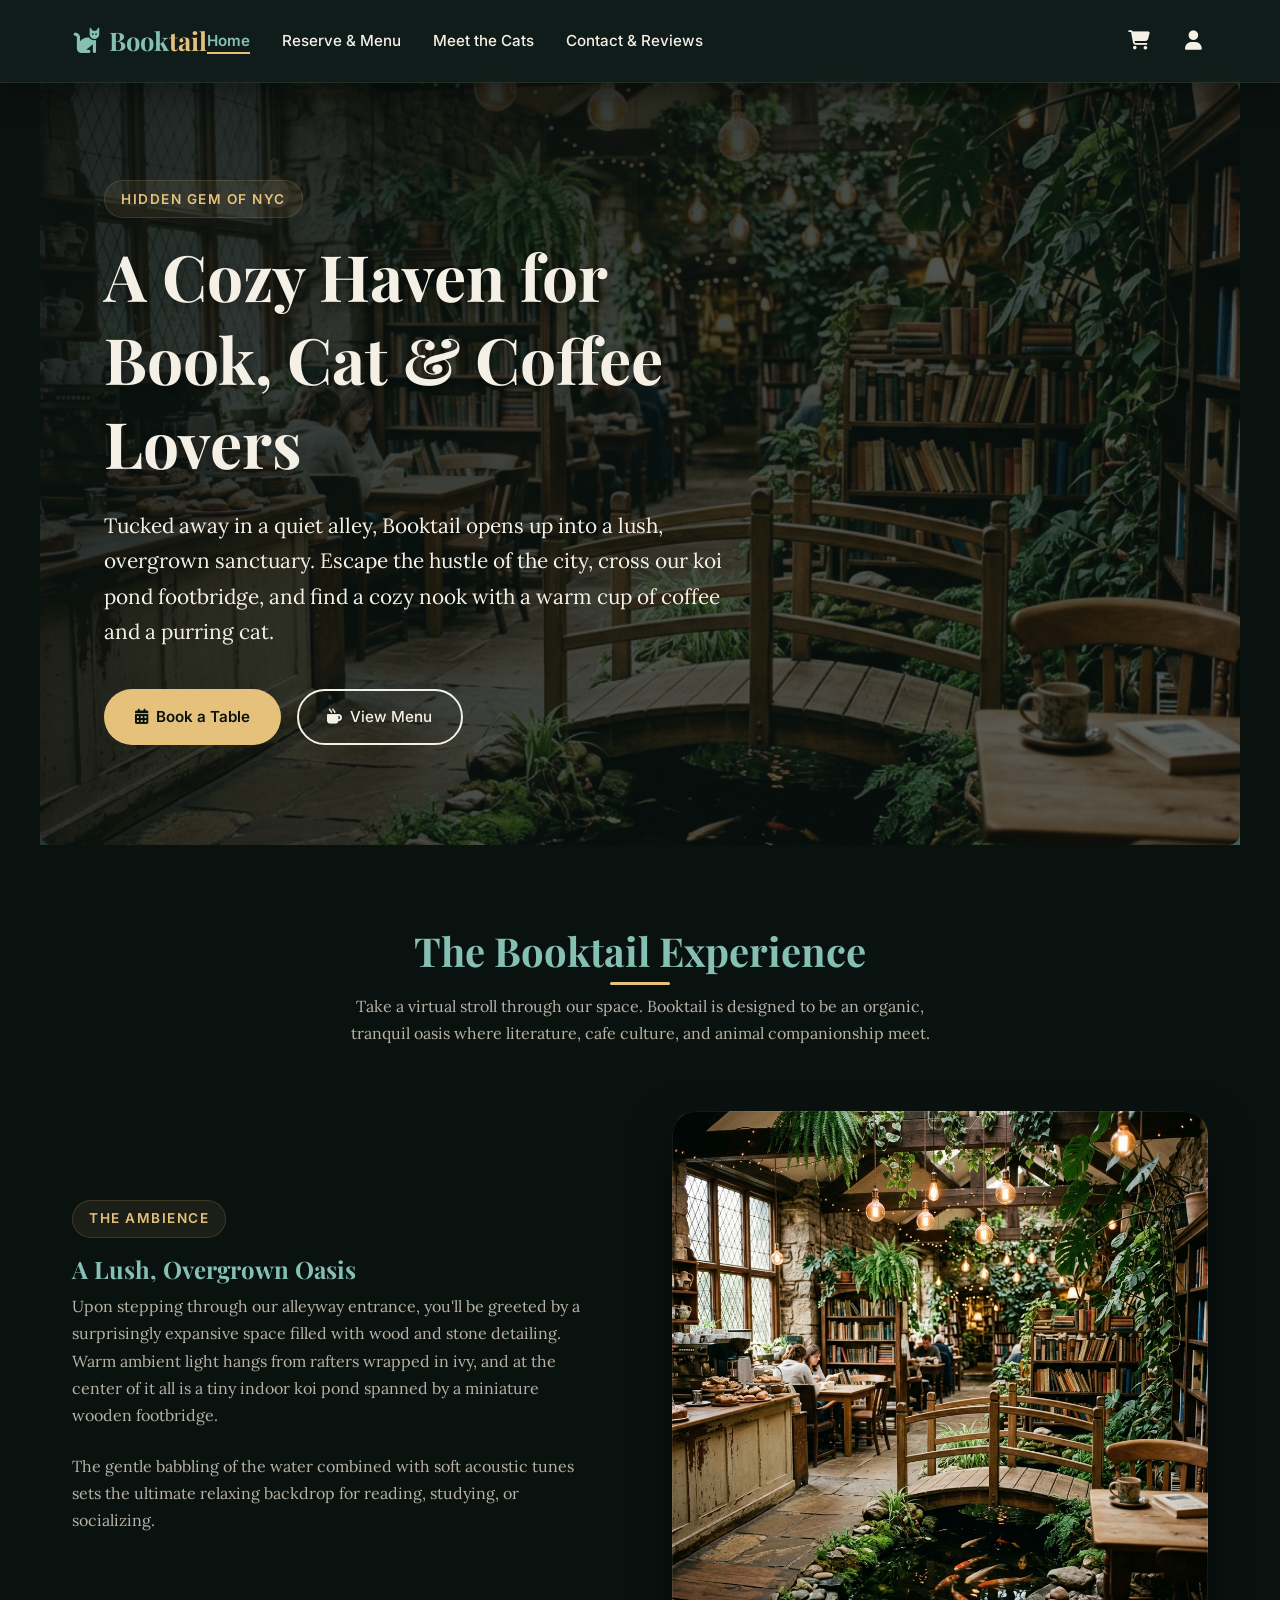
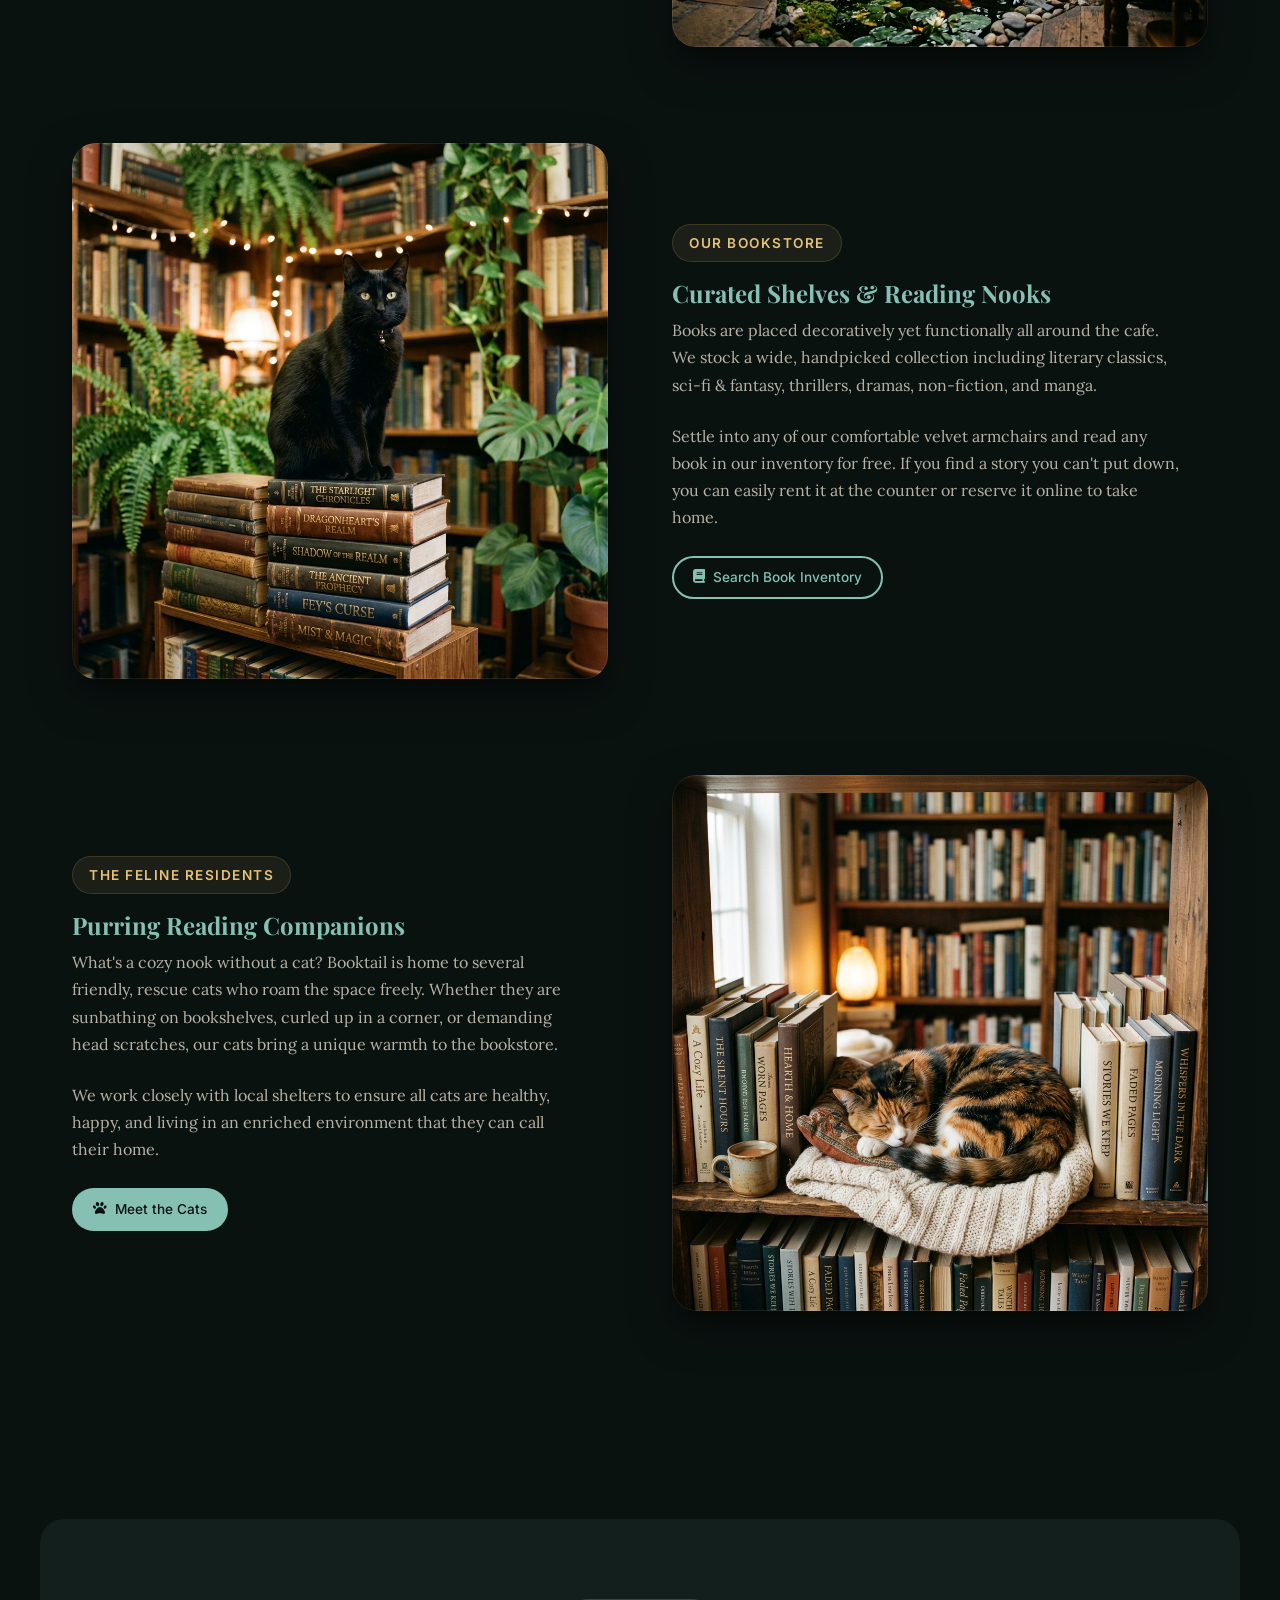
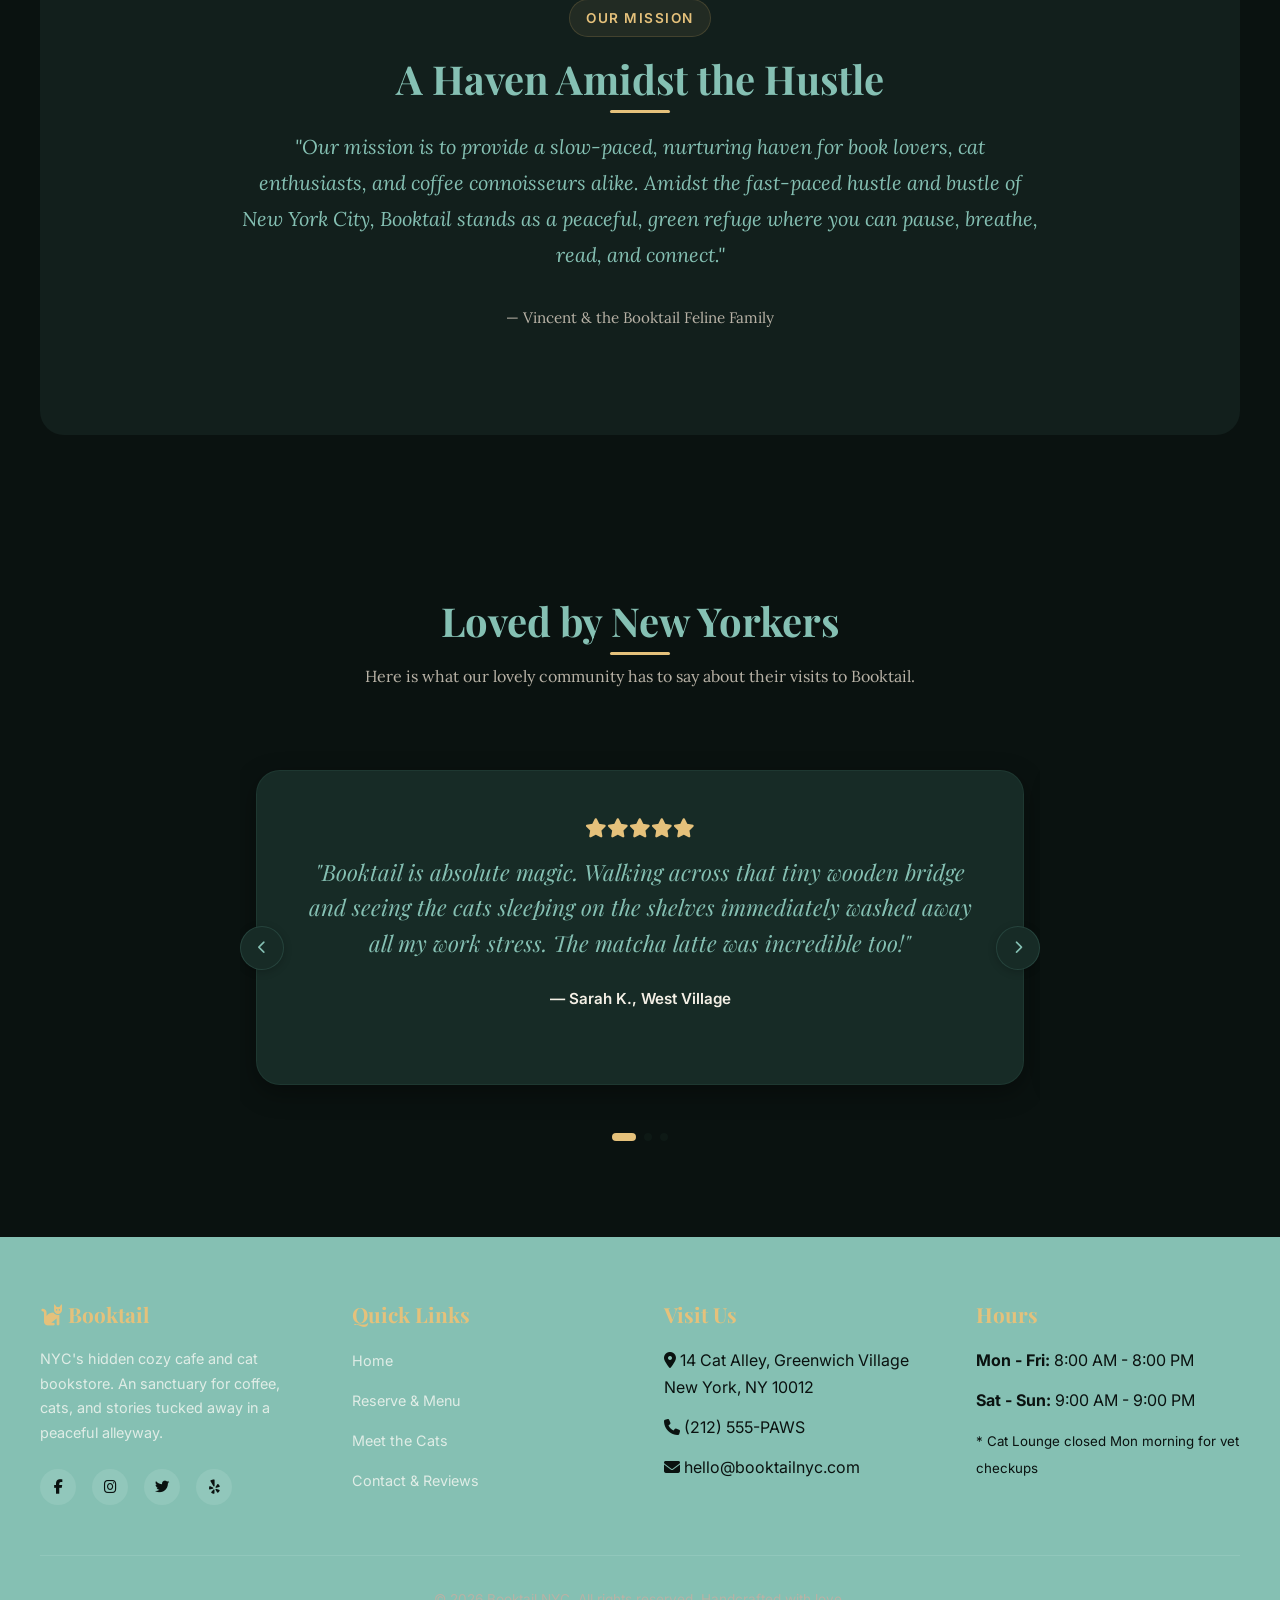
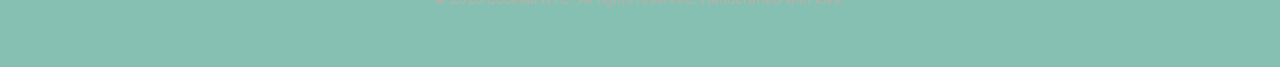
==== commit 1bbfac09: "style: relocate cart and profile buttons to top-right actions container with icons only" ====
--- a/index.html
+++ b/index.html
@@ -17,22 +17,24 @@
       <a href="index.html" class="logo" id="nav-logo">
         <i class="fa-solid fa-cat"></i> Book<span>tail</span>
       </a>
-      <button class="menu-toggle" id="mobile-menu-toggle" aria-label="Toggle Navigation Menu">
-        <i class="fa-solid fa-bars"></i>
-      </button>
       <ul class="nav-links" id="nav-links-menu">
         <li><a href="index.html" class="active" id="link-home">Home</a></li>
         <li><a href="reserve.html" id="link-reserve">Reserve & Menu</a></li>
         <li><a href="about.html" id="link-about">Meet the Cats</a></li>
         <li><a href="contact.html" id="link-contact">Contact & Reviews</a></li>
-        <li>
-          <a href="cart.html" id="link-cart" style="position: relative;">
-            <i class="fa-solid fa-cart-shopping"></i> Cart
-            <span id="nav-cart-badge" style="position: absolute; top: -8px; right: -12px; background: var(--accent-gold); color: var(--color-text-dark); font-size: 0.7rem; font-weight: bold; border-radius: 50%; padding: 2px 6px; display: none;">0</span>
-          </a>
-        </li>
-        <li><a href="login.html" id="link-login-profile"><i class="fa-solid fa-user"></i> Login</a></li>
       </ul>
+      <div class="nav-actions">
+        <a href="cart.html" id="link-cart" style="position: relative;" aria-label="Cart">
+          <i class="fa-solid fa-cart-shopping"></i>
+          <span id="nav-cart-badge" style="position: absolute; top: -8px; right: -12px; background: var(--accent-gold); color: var(--color-text-dark); font-size: 0.7rem; font-weight: bold; border-radius: 50%; padding: 2px 6px; display: none;">0</span>
+        </a>
+        <a href="login.html" id="link-login-profile" aria-label="Login or Profile">
+          <i class="fa-solid fa-user"></i>
+        </a>
+      </div>
+      <button class="menu-toggle" id="mobile-menu-toggle" aria-label="Toggle Navigation Menu">
+        <i class="fa-solid fa-bars"></i>
+      </button>
     </nav>
   </header>
 
--- a/styles.css
+++ b/styles.css
@@ -267,6 +267,33 @@
   font-weight: 600;
 }
 
+.nav-actions {
+  display: flex;
+  align-items: center;
+  gap: 1.5rem;
+  margin-left: auto;
+}
+
+.nav-actions a {
+  color: var(--color-text);
+  font-size: 1.2rem;
+  position: relative;
+  transition: var(--transition-smooth);
+  padding: 0.35rem;
+  display: flex;
+  align-items: center;
+  justify-content: center;
+}
+
+.nav-actions a:hover {
+  color: var(--color-primary);
+  transform: translateY(-1px);
+}
+
+.nav-actions a.active {
+  color: var(--color-primary);
+}
+
 .menu-toggle {
   display: none;
   background: none;
@@ -1308,6 +1335,11 @@
 }
 
 @media (max-width: 768px) {
+  .nav-actions {
+    margin-left: auto;
+    margin-right: 1.5rem;
+  }
+  
   .nav-links {
     position: fixed;
     top: 75px;
